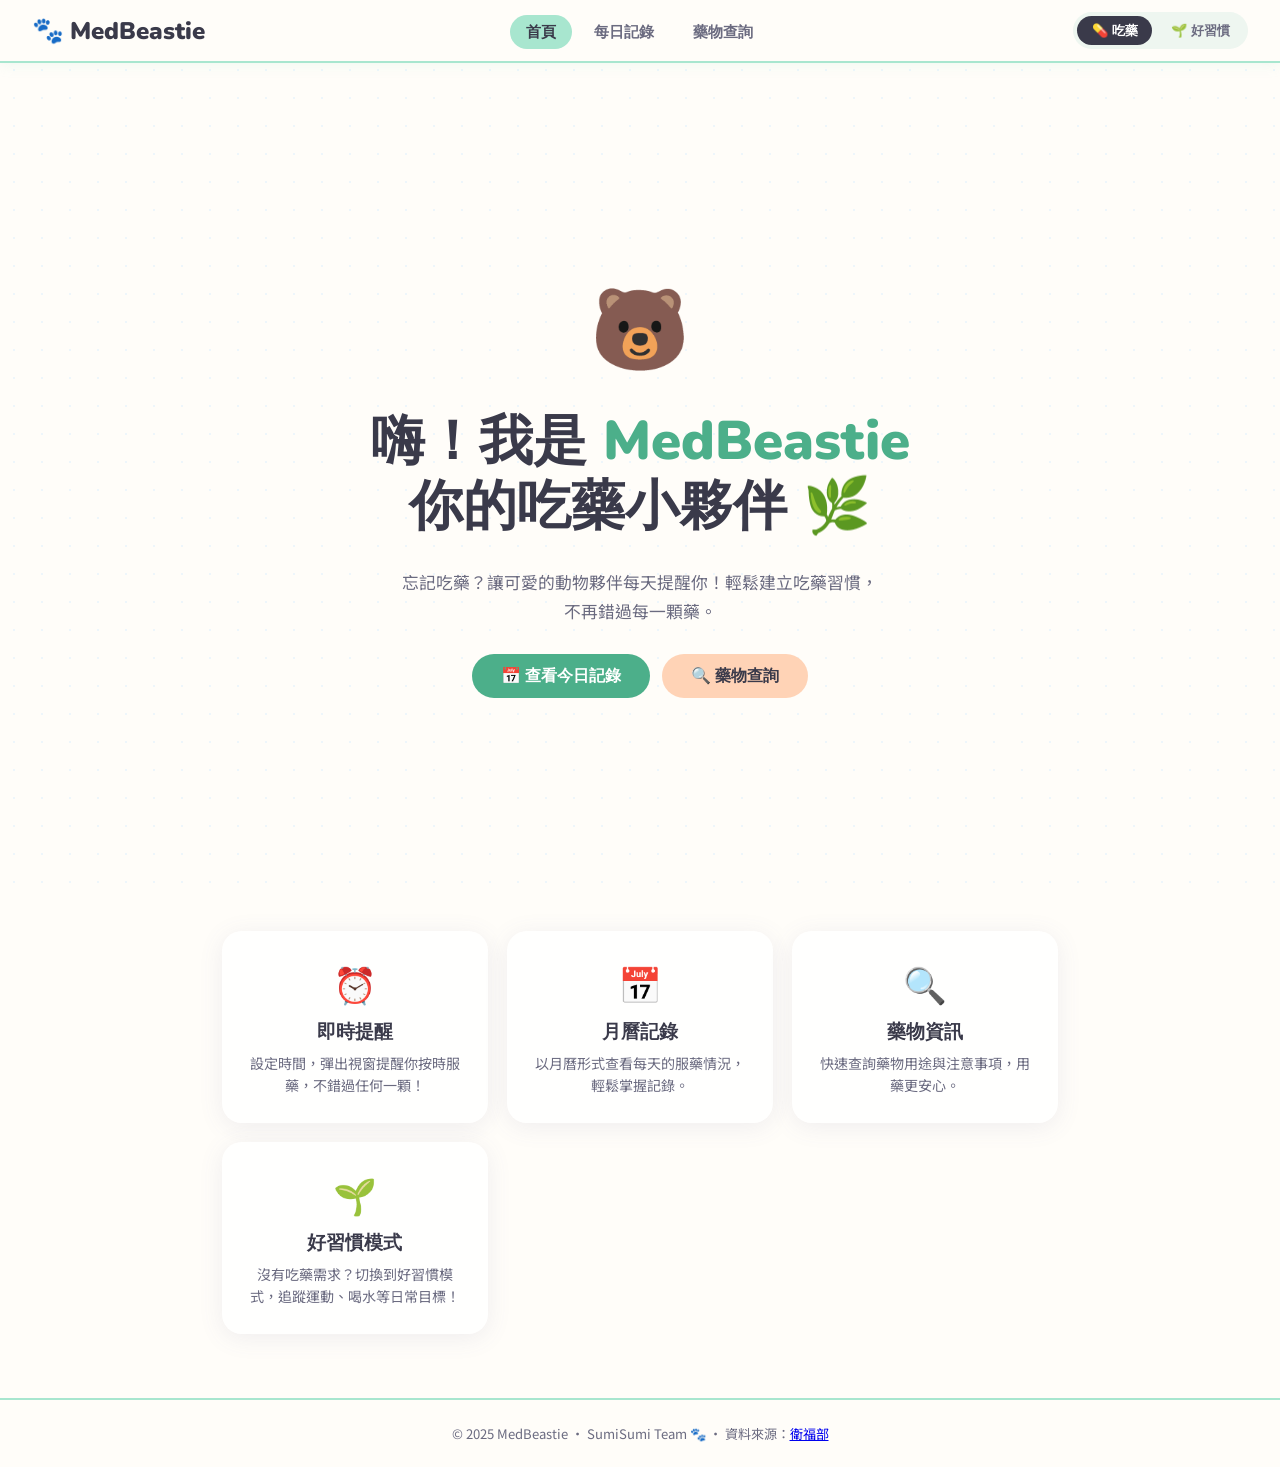
==== MedBeastie/index.html @ 701bf310 "v.1 簡單雛形" ====
<!DOCTYPE html>
<html lang="zh-TW">
<head>
  <meta charset="UTF-8" />
  <meta name="viewport" content="width=device-width, initial-scale=1.0" />
  <title>MedBeastie 🐾</title>
  <link href="https://fonts.googleapis.com/css2?family=Nunito:wght@400;600;700;800;900&family=Noto+Sans+TC:wght@400;500;700&display=swap" rel="stylesheet" />
  <style>
    /* ── CSS Variables ── */
    :root {
      --mint:   #a8e6cf;
      --peach:  #ffd3b6;
      --sky:    #b8dfff;
      --yellow: #fff0a3;
      --pink:   #ffb3c6;
      --white:  #fffdf9;
      --dark:   #3a3a4a;
      --mid:    #6b6b80;
      --card-bg: rgba(255,255,255,0.85);
      --shadow: 0 4px 24px rgba(100,100,150,0.10);
      --radius: 20px;
    }

    /* ── Reset & Base ── */
    *, *::before, *::after { box-sizing: border-box; margin: 0; padding: 0; }
    body {
      font-family: 'Noto Sans TC', sans-serif;
      background: var(--white);
      color: var(--dark);
      min-height: 100vh;
      overflow-x: hidden;
    }

    /* ── Cute dotted background ── */
    body::before {
      content: '';
      position: fixed;
      inset: 0;
      background-image: radial-gradient(circle, #cde8ff 1px, transparent 1px);
      background-size: 28px 28px;
      opacity: 0.35;
      pointer-events: none;
      z-index: 0;
    }

    /* ── Navbar ── */
    .navbar {
      position: sticky;
      top: 0;
      z-index: 100;
      display: flex;
      align-items: center;
      justify-content: space-between;
      padding: 0.75rem 2rem;
      background: rgba(255,253,249,0.88);
      backdrop-filter: blur(12px);
      border-bottom: 2px solid var(--mint);
      box-shadow: 0 2px 12px rgba(168,230,207,0.18);
    }
    .nav-logo {
      font-family: 'Nunito', sans-serif;
      font-weight: 900;
      font-size: 1.5rem;
      color: var(--dark);
      text-decoration: none;
      display: flex;
      align-items: center;
      gap: 0.4rem;
    }
    .nav-logo span.logo-icon { font-size: 1.6rem; }

    .nav-links {
      display: flex;
      list-style: none;
      gap: 0.4rem;
    }
    .nav-links a {
      text-decoration: none;
      font-family: 'Nunito', sans-serif;
      font-weight: 700;
      font-size: 0.95rem;
      color: var(--mid);
      padding: 0.45rem 1rem;
      border-radius: 50px;
      transition: background 0.2s, color 0.2s;
    }
    .nav-links a:hover,
    .nav-links a.active {
      background: var(--mint);
      color: var(--dark);
    }

    /* Mode Toggle Pill */
    .mode-toggle {
      display: flex;
      background: #eef6f0;
      border-radius: 50px;
      padding: 4px;
      gap: 4px;
    }
    .mode-btn {
      border: none;
      cursor: pointer;
      font-family: 'Nunito', sans-serif;
      font-weight: 700;
      font-size: 0.82rem;
      padding: 0.35rem 0.9rem;
      border-radius: 50px;
      background: transparent;
      color: var(--mid);
      transition: all 0.2s;
    }
    .mode-btn.active {
      background: var(--dark);
      color: #fff;
    }

    /* Hamburger */
    .hamburger {
      display: none;
      flex-direction: column;
      gap: 5px;
      cursor: pointer;
      background: none;
      border: none;
      padding: 4px;
    }
    .hamburger span {
      display: block;
      width: 24px;
      height: 2.5px;
      background: var(--dark);
      border-radius: 4px;
      transition: transform 0.3s, opacity 0.3s;
    }

    /* Mobile nav drawer */
    .nav-drawer {
      display: none;
      position: fixed;
      top: 0; right: 0;
      height: 100%;
      width: 240px;
      background: var(--white);
      border-left: 2px solid var(--mint);
      z-index: 200;
      flex-direction: column;
      padding: 5rem 1.5rem 2rem;
      gap: 0.6rem;
      transform: translateX(100%);
      transition: transform 0.3s ease;
      box-shadow: -4px 0 20px rgba(0,0,0,0.08);
    }
    .nav-drawer.open { transform: translateX(0); }
    .nav-drawer a {
      text-decoration: none;
      font-family: 'Nunito', sans-serif;
      font-weight: 700;
      font-size: 1.05rem;
      color: var(--dark);
      padding: 0.6rem 1rem;
      border-radius: 12px;
      transition: background 0.2s;
    }
    .nav-drawer a:hover { background: var(--mint); }
    .drawer-overlay {
      display: none;
      position: fixed;
      inset: 0;
      background: rgba(0,0,0,0.25);
      z-index: 150;
    }
    .drawer-overlay.open { display: block; }

    /* ── Main layout ── */
    main {
      position: relative;
      z-index: 1;
    }

    /* ── PAGE SECTIONS (only one shown at a time) ── */
    .page { display: none; }
    .page.active { display: block; }

    /* ═══ HOME PAGE ═══ */
    .hero {
      min-height: calc(100vh - 64px);
      display: flex;
      flex-direction: column;
      align-items: center;
      justify-content: center;
      text-align: center;
      padding: 3rem 1.5rem;
      gap: 1.8rem;
    }
    .hero-mascot { font-size: 5rem; animation: float 3s ease-in-out infinite; }
    @keyframes float {
      0%,100% { transform: translateY(0); }
      50%      { transform: translateY(-14px); }
    }
    .hero h1 {
      font-family: 'Nunito', sans-serif;
      font-weight: 900;
      font-size: clamp(2rem, 6vw, 3.4rem);
      line-height: 1.2;
    }
    .hero h1 em { font-style: normal; color: #4caf8a; }
    .hero p {
      max-width: 480px;
      font-size: 1.05rem;
      color: var(--mid);
      line-height: 1.7;
    }
    .hero-btns {
      display: flex;
      gap: 0.8rem;
      flex-wrap: wrap;
      justify-content: center;
    }
    .btn {
      font-family: 'Nunito', sans-serif;
      font-weight: 800;
      font-size: 1rem;
      padding: 0.7rem 1.8rem;
      border-radius: 50px;
      border: none;
      cursor: pointer;
      transition: transform 0.15s, box-shadow 0.15s;
    }
    .btn:hover { transform: translateY(-2px); box-shadow: 0 6px 20px rgba(0,0,0,0.12); }
    .btn-primary { background: #4caf8a; color: #fff; }
    .btn-secondary { background: var(--peach); color: var(--dark); }

    /* Feature cards */
    .features {
      display: grid;
      grid-template-columns: repeat(auto-fit, minmax(200px, 1fr));
      gap: 1.2rem;
      padding: 2rem 2rem 4rem;
      max-width: 900px;
      margin: 0 auto;
    }
    .feature-card {
      background: var(--card-bg);
      border-radius: var(--radius);
      padding: 1.5rem;
      box-shadow: var(--shadow);
      border: 2px solid transparent;
      transition: border-color 0.2s, transform 0.2s;
      text-align: center;
    }
    .feature-card:hover { border-color: var(--mint); transform: translateY(-4px); }
    .feature-card .icon { font-size: 2.2rem; margin-bottom: 0.7rem; }
    .feature-card h3 { font-family: 'Nunito', sans-serif; font-weight: 800; margin-bottom: 0.4rem; }
    .feature-card p { font-size: 0.88rem; color: var(--mid); line-height: 1.6; }

    /* ═══ RECORD PAGE ═══ */
    .record-section {
      max-width: 800px;
      margin: 0 auto;
      padding: 2.5rem 1.5rem 4rem;
    }
    .section-title {
      font-family: 'Nunito', sans-serif;
      font-weight: 900;
      font-size: 1.8rem;
      margin-bottom: 1.5rem;
      display: flex;
      align-items: center;
      gap: 0.5rem;
    }

    /* Calendar */
    .calendar-header {
      display: flex;
      align-items: center;
      justify-content: space-between;
      margin-bottom: 1rem;
    }
    .calendar-header h3 {
      font-family: 'Nunito', sans-serif;
      font-weight: 800;
      font-size: 1.1rem;
    }
    .cal-nav {
      background: var(--mint);
      border: none;
      border-radius: 50%;
      width: 34px;
      height: 34px;
      font-size: 1rem;
      cursor: pointer;
      font-weight: 700;
      transition: background 0.2s;
    }
    .cal-nav:hover { background: #7dd4b0; }

    .calendar-grid {
      display: grid;
      grid-template-columns: repeat(7, 1fr);
      gap: 6px;
    }
    .cal-day-label {
      text-align: center;
      font-family: 'Nunito', sans-serif;
      font-weight: 700;
      font-size: 0.78rem;
      color: var(--mid);
      padding: 4px 0;
    }
    .cal-day {
      aspect-ratio: 1;
      display: flex;
      align-items: center;
      justify-content: center;
      border-radius: 10px;
      font-family: 'Nunito', sans-serif;
      font-weight: 700;
      font-size: 0.9rem;
      cursor: pointer;
      border: 2px solid transparent;
      transition: all 0.15s;
      background: var(--card-bg);
    }
    .cal-day:hover { border-color: var(--mint); }
    .cal-day.today { background: var(--mint); }
    .cal-day.taken { background: var(--peach); }
    .cal-day.empty { background: transparent; cursor: default; }

    /* Today's meds */
    .today-card {
      background: var(--card-bg);
      border-radius: var(--radius);
      padding: 1.5rem;
      box-shadow: var(--shadow);
      margin-top: 1.5rem;
    }
    .med-item {
      display: flex;
      align-items: center;
      gap: 1rem;
      padding: 0.8rem 0;
      border-bottom: 1px dashed #e0e0e0;
    }
    .med-item:last-child { border-bottom: none; }
    .med-check {
      width: 28px;
      height: 28px;
      border-radius: 50%;
      border: 2.5px solid var(--mint);
      background: none;
      cursor: pointer;
      font-size: 1rem;
      display: flex;
      align-items: center;
      justify-content: center;
      transition: background 0.2s;
      flex-shrink: 0;
    }
    .med-check.checked { background: var(--mint); }
    .med-info { flex: 1; }
    .med-name { font-family: 'Nunito', sans-serif; font-weight: 800; font-size: 0.95rem; }
    .med-time { font-size: 0.8rem; color: var(--mid); }

    /* ═══ MEDICINE INFO PAGE ═══ */
    .info-section {
      max-width: 800px;
      margin: 0 auto;
      padding: 2.5rem 1.5rem 4rem;
    }
    .search-bar {
      display: flex;
      gap: 0.6rem;
      margin-bottom: 1.5rem;
    }
    .search-input {
      flex: 1;
      padding: 0.75rem 1.2rem;
      border-radius: 50px;
      border: 2px solid var(--mint);
      font-family: 'Noto Sans TC', sans-serif;
      font-size: 0.95rem;
      outline: none;
      background: var(--card-bg);
      transition: border-color 0.2s;
    }
    .search-input:focus { border-color: #4caf8a; }
    .btn-search {
      background: #4caf8a;
      color: #fff;
      border: none;
      border-radius: 50px;
      padding: 0.75rem 1.4rem;
      font-family: 'Nunito', sans-serif;
      font-weight: 800;
      cursor: pointer;
      font-size: 0.95rem;
      transition: background 0.2s;
    }
    .btn-search:hover { background: #3a9a74; }

    .med-cards {
      display: grid;
      grid-template-columns: repeat(auto-fit, minmax(220px, 1fr));
      gap: 1.2rem;
    }
    .med-card {
      background: var(--card-bg);
      border-radius: var(--radius);
      padding: 1.4rem;
      box-shadow: var(--shadow);
      border-left: 5px solid var(--mint);
    }
    .med-card h4 { font-family: 'Nunito', sans-serif; font-weight: 800; margin-bottom: 0.4rem; }
    .med-card p { font-size: 0.85rem; color: var(--mid); line-height: 1.6; }
    .med-card .tag {
      display: inline-block;
      background: var(--sky);
      border-radius: 50px;
      padding: 2px 10px;
      font-size: 0.75rem;
      font-family: 'Nunito', sans-serif;
      font-weight: 700;
      margin-top: 0.6rem;
    }

    /* ── Footer ── */
    footer {
      position: relative;
      z-index: 1;
      text-align: center;
      padding: 1.5rem;
      font-size: 0.82rem;
      color: var(--mid);
      border-top: 2px solid var(--mint);
    }

    /* ── Responsive ── */
    @media (max-width: 700px) {
      .navbar { padding: 0.75rem 1rem; }
      .nav-links, .mode-toggle { display: none; }
      .hamburger { display: flex; }
      .nav-drawer { display: flex; }

      .features { padding: 1rem 1rem 3rem; }
      .record-section, .info-section { padding: 1.5rem 1rem 3rem; }

      .hero-mascot { font-size: 3.5rem; }
    }
  </style>
</head>
<body>

  <!-- ══ NAVBAR ══ -->
  <nav class="navbar">
    <a href="#" class="nav-logo" onclick="showPage('home')">
      <span class="logo-icon">🐾</span> MedBeastie
    </a>

    <ul class="nav-links">
      <li><a href="#" onclick="showPage('home')" class="active" id="nav-home">首頁</a></li>
      <li><a href="#" onclick="showPage('record')" id="nav-record">每日記錄</a></li>
      <li><a href="#" onclick="showPage('info')" id="nav-info">藥物查詢</a></li>
    </ul>

    <div class="mode-toggle">
      <button class="mode-btn active" id="mode-med" onclick="setMode('med')">💊 吃藥</button>
      <button class="mode-btn" id="mode-habit" onclick="setMode('habit')">🌱 好習慣</button>
    </div>

    <button class="hamburger" id="hamburgerBtn" aria-label="開啟選單">
      <span></span><span></span><span></span>
    </button>
  </nav>

  <!-- Mobile Drawer -->
  <div class="drawer-overlay" id="drawerOverlay" onclick="closeDrawer()"></div>
  <div class="nav-drawer" id="navDrawer">
    <a href="#" onclick="showPage('home'); closeDrawer()">🏠 首頁</a>
    <a href="#" onclick="showPage('record'); closeDrawer()">📅 每日記錄</a>
    <a href="#" onclick="showPage('info'); closeDrawer()">🔍 藥物查詢</a>
  </div>

  <!-- ══ MAIN ══ -->
  <main>

    <!-- ── HOME ── -->
    <section class="page active" id="page-home">
      <div class="hero">
        <div class="hero-mascot" id="heroMascot">🐻</div>
        <h1>嗨！我是 <em>MedBeastie</em><br>你的吃藥小夥伴 🌿</h1>
        <p id="heroDesc">忘記吃藥？讓可愛的動物夥伴每天提醒你！輕鬆建立吃藥習慣，不再錯過每一顆藥。</p>
        <div class="hero-btns">
          <button class="btn btn-primary" onclick="showPage('record')">📅 查看今日記錄</button>
          <button class="btn btn-secondary" onclick="showPage('info')">🔍 藥物查詢</button>
        </div>
      </div>

      <div class="features">
        <div class="feature-card">
          <div class="icon">⏰</div>
          <h3>即時提醒</h3>
          <p>設定時間，彈出視窗提醒你按時服藥，不錯過任何一顆！</p>
        </div>
        <div class="feature-card">
          <div class="icon">📅</div>
          <h3>月曆記錄</h3>
          <p>以月曆形式查看每天的服藥情況，輕鬆掌握記錄。</p>
        </div>
        <div class="feature-card">
          <div class="icon">🔍</div>
          <h3>藥物資訊</h3>
          <p>快速查詢藥物用途與注意事項，用藥更安心。</p>
        </div>
        <div class="feature-card">
          <div class="icon">🌱</div>
          <h3>好習慣模式</h3>
          <p>沒有吃藥需求？切換到好習慣模式，追蹤運動、喝水等日常目標！</p>
        </div>
      </div>
    </section>

    <!-- ── RECORD ── -->
    <section class="page" id="page-record">
      <div class="record-section">
        <h2 class="section-title">📅 <span id="recordTitle">每日記錄</span></h2>

        <!-- Calendar -->
        <div class="today-card">
          <div class="calendar-header">
            <button class="cal-nav" onclick="changeMonth(-1)">‹</button>
            <h3 id="calMonthLabel">2025 年 6 月</h3>
            <button class="cal-nav" onclick="changeMonth(1)">›</button>
          </div>
          <div class="calendar-grid" id="calGrid">
            <!-- injected by JS -->
          </div>
        </div>

        <!-- Today's tasks -->
        <div class="today-card" style="margin-top:1.5rem;">
          <h3 class="section-title" style="font-size:1.1rem;margin-bottom:1rem;">
            <span id="todayLabel">今天要吃的藥 💊</span>
          </h3>
          <div id="medList">
            <!-- injected by JS -->
          </div>
        </div>
      </div>
    </section>

    <!-- ── INFO ── -->
    <section class="page" id="page-info">
      <div class="info-section">
        <h2 class="section-title">🔍 藥物資訊查詢</h2>
        <div class="search-bar">
          <input class="search-input" id="searchInput" type="text" placeholder="輸入藥名…" />
          <button class="btn-search" onclick="searchMed()">搜尋</button>
        </div>
        <div class="med-cards" id="medCards">
          <!-- injected by JS -->
        </div>
      </div>
    </section>

  </main>

  <!-- ── FOOTER ── -->
  <footer>
    <p>© 2025 MedBeastie · SumiSumi Team 🐾 · 資料來源：<a href="https://www.mohw.gov.tw" target="_blank">衛福部</a></p>
  </footer>

  <script>
    /* ──────────────────────────────
       Page Navigation
    ─────────────────────────────── */
    function showPage(name) {
      document.querySelectorAll('.page').forEach(p => p.classList.remove('active'));
      document.getElementById('page-' + name).classList.add('active');
      document.querySelectorAll('.nav-links a').forEach(a => a.classList.remove('active'));
      const el = document.getElementById('nav-' + name);
      if (el) el.classList.add('active');
      return false;
    }

    /* ──────────────────────────────
       Mode Toggle (吃藥 / 好習慣)
    ─────────────────────────────── */
    let currentMode = 'med';
    function setMode(mode) {
      currentMode = mode;
      document.getElementById('mode-med').classList.toggle('active', mode === 'med');
      document.getElementById('mode-habit').classList.toggle('active', mode === 'habit');

      if (mode === 'med') {
        document.getElementById('heroMascot').textContent = '🐻';
        document.getElementById('heroDesc').textContent = '忘記吃藥？讓可愛的動物夥伴每天提醒你！輕鬆建立吃藥習慣，不再錯過每一顆藥。';
        document.getElementById('recordTitle').textContent = '每日記錄';
        document.getElementById('todayLabel').textContent = '今天要吃的藥 💊';
        renderMedList(medData);
      } else {
        document.getElementById('heroMascot').textContent = '🐰';
        document.getElementById('heroDesc').textContent = '用好習慣模式追蹤每天的運動、喝水、閱讀，讓你的生活更健康充實！';
        document.getElementById('recordTitle').textContent = '好習慣記錄';
        document.getElementById('todayLabel').textContent = '今天的好習慣 🌱';
        renderMedList(habitData);
      }
    }

    /* ──────────────────────────────
       Hamburger / Drawer
    ─────────────────────────────── */
    document.getElementById('hamburgerBtn').addEventListener('click', () => {
      document.getElementById('navDrawer').classList.add('open');
      document.getElementById('drawerOverlay').classList.add('open');
    });
    function closeDrawer() {
      document.getElementById('navDrawer').classList.remove('open');
      document.getElementById('drawerOverlay').classList.remove('open');
    }

    /* ──────────────────────────────
       Calendar
    ─────────────────────────────── */
    let calDate = new Date();
    const takenDays = new Set([3, 5, 8, 12, 15, 20]);  // demo data

    function renderCalendar() {
      const year = calDate.getFullYear();
      const month = calDate.getMonth();
      document.getElementById('calMonthLabel').textContent = `${year} 年 ${month + 1} 月`;

      const grid = document.getElementById('calGrid');
      grid.innerHTML = '';

      const labels = ['日','一','二','三','四','五','六'];
      labels.forEach(l => {
        const el = document.createElement('div');
        el.className = 'cal-day-label';
        el.textContent = l;
        grid.appendChild(el);
      });

      const firstDay = new Date(year, month, 1).getDay();
      for (let i = 0; i < firstDay; i++) {
        const el = document.createElement('div');
        el.className = 'cal-day empty';
        grid.appendChild(el);
      }

      const daysInMonth = new Date(year, month + 1, 0).getDate();
      const today = new Date();
      for (let d = 1; d <= daysInMonth; d++) {
        const el = document.createElement('div');
        el.className = 'cal-day';
        el.textContent = d;
        if (d === today.getDate() && month === today.getMonth() && year === today.getFullYear()) {
          el.classList.add('today');
        } else if (takenDays.has(d)) {
          el.classList.add('taken');
        }
        grid.appendChild(el);
      }
    }

    function changeMonth(dir) {
      calDate.setMonth(calDate.getMonth() + dir);
      renderCalendar();
    }

    /* ──────────────────────────────
       Med / Habit List
    ─────────────────────────────── */
    const medData = [
      { name: '血壓藥', time: '早上 08:00' },
      { name: '維他命 C', time: '早上 08:00' },
      { name: '腸胃藥', time: '中午 12:00' },
      { name: '安眠藥', time: '晚上 10:00' },
    ];
    const habitData = [
      { name: '喝 2000ml 水', time: '全天' },
      { name: '運動 30 分鐘', time: '下午 06:00' },
      { name: '閱讀 20 頁', time: '晚上 09:00' },
    ];

    function renderMedList(data) {
      const el = document.getElementById('medList');
      el.innerHTML = data.map((m, i) => `
        <div class="med-item">
          <button class="med-check" id="chk-${i}" onclick="toggleCheck(${i})"></button>
          <div class="med-info">
            <div class="med-name">${m.name}</div>
            <div class="med-time">${m.time}</div>
          </div>
        </div>
      `).join('');
    }

    function toggleCheck(i) {
      const btn = document.getElementById('chk-' + i);
      const checked = btn.classList.toggle('checked');
      btn.textContent = checked ? '✓' : '';
    }

    /* ──────────────────────────────
       Medicine Info
    ─────────────────────────────── */
    const allMeds = [
      { name: '阿斯匹靈', category: '止痛/退燒', desc: '用於緩解輕至中度疼痛、退燒，也可預防心血管疾病。' },
      { name: '普拿疼', category: '止痛/退燒', desc: '廣泛用於頭痛、發燒及輕度疼痛，應避免與酒精並用。' },
      { name: '胃乳片', category: '腸胃', desc: '中和胃酸，緩解胃灼熱與消化不良。' },
      { name: '抗組織胺', category: '過敏', desc: '減輕過敏症狀如打噴嚏、流鼻水、皮膚癢等。' },
    ];

    function renderMedCards(data) {
      document.getElementById('medCards').innerHTML = data.map(m => `
        <div class="med-card">
          <h4>${m.name}</h4>
          <p>${m.desc}</p>
          <span class="tag">${m.category}</span>
        </div>
      `).join('');
    }

    function searchMed() {
      const q = document.getElementById('searchInput').value.trim().toLowerCase();
      const results = q ? allMeds.filter(m => m.name.includes(q) || m.category.includes(q)) : allMeds;
      renderMedCards(results.length ? results : [{ name: '找不到結果', category: '—', desc: '請嘗試其他關鍵字。' }]);
    }

    document.getElementById('searchInput').addEventListener('keydown', e => {
      if (e.key === 'Enter') searchMed();
    });

    /* ──────────────────────────────
       Init
    ─────────────────────────────── */
    renderCalendar();
    renderMedList(medData);
    renderMedCards(allMeds);
  </script>
</body>
</html>
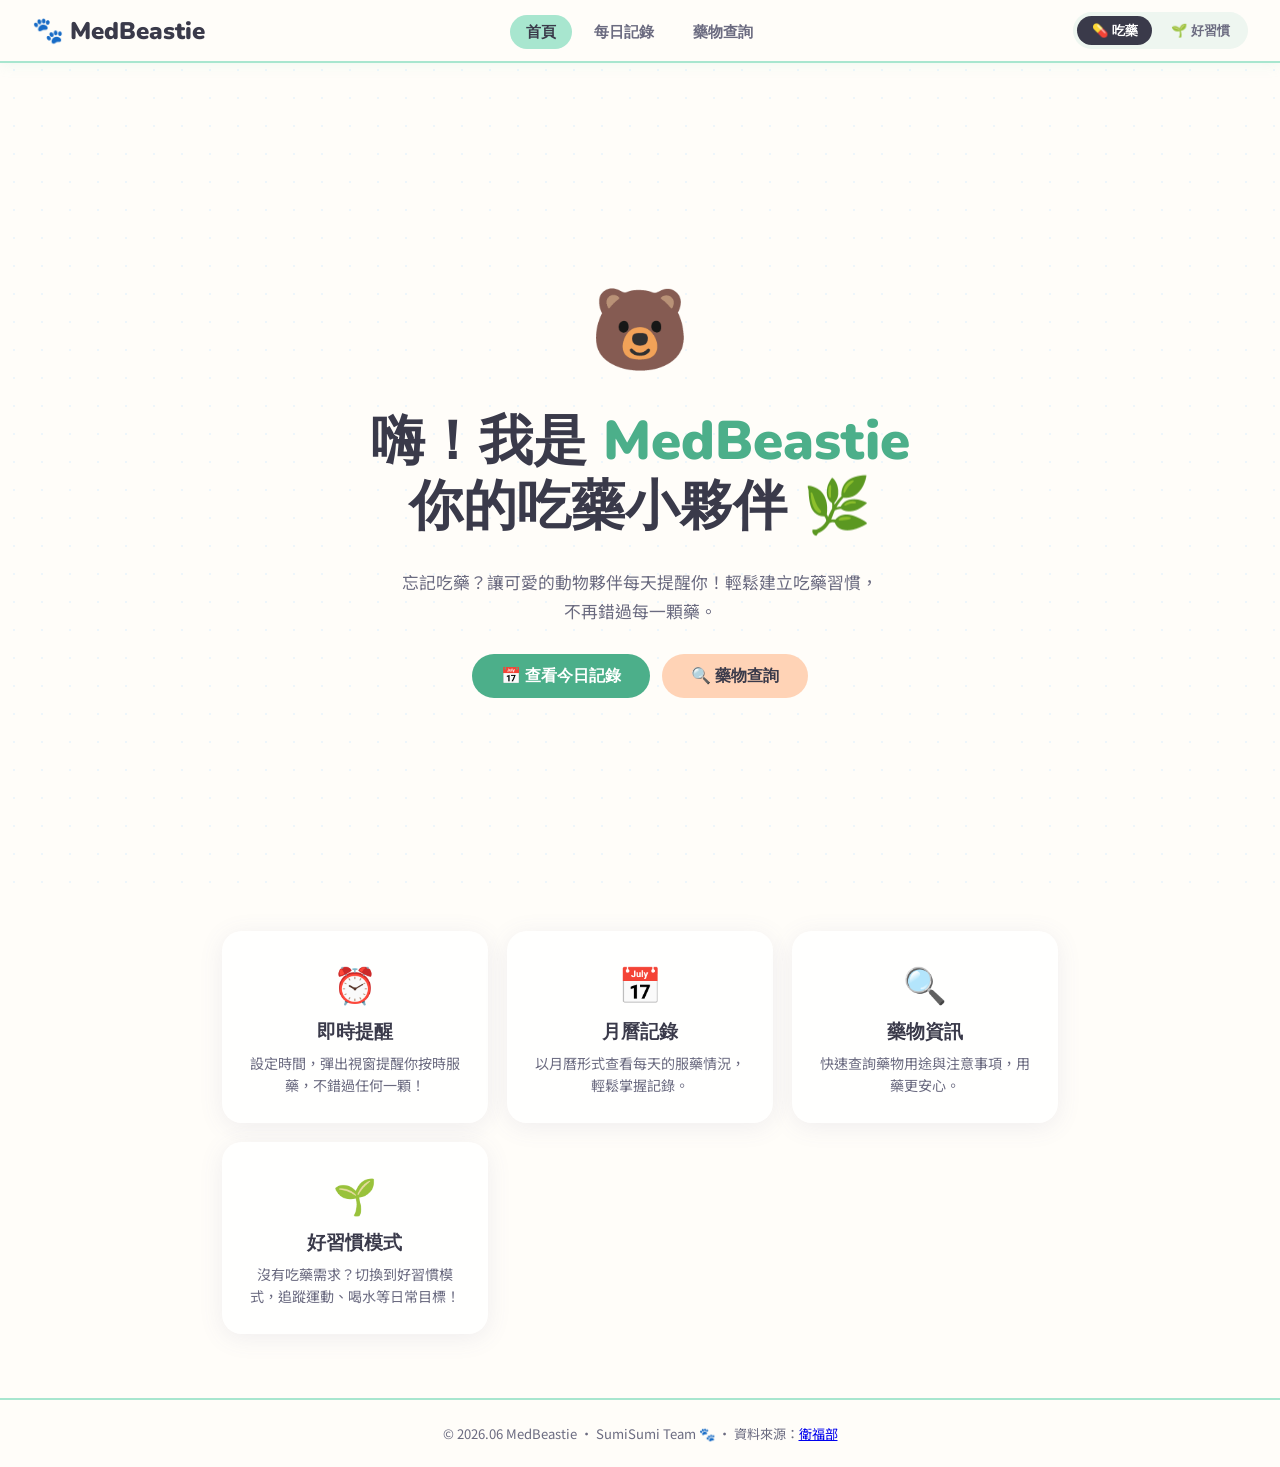
==== commit c39940b6: "v.5 漸層日曆優化手機板lag問題提醒功能" ====
--- a/MedBeastie/index.html
+++ b/MedBeastie/index.html
@@ -1,743 +1,178 @@
-<!DOCTYPE html>
-<html lang="zh-TW">
-<head>
-  <meta charset="UTF-8" />
-  <meta name="viewport" content="width=device-width, initial-scale=1.0" />
-  <title>MedBeastie 🐾</title>
-  <link href="https://fonts.googleapis.com/css2?family=Nunito:wght@400;600;700;800;900&family=Noto+Sans+TC:wght@400;500;700&display=swap" rel="stylesheet" />
-  <style>
-    /* ── CSS Variables ── */
-    :root {
-      --mint:   #a8e6cf;
-      --peach:  #ffd3b6;
-      --sky:    #b8dfff;
-      --yellow: #fff0a3;
-      --pink:   #ffb3c6;
-      --white:  #fffdf9;
-      --dark:   #3a3a4a;
-      --mid:    #6b6b80;
-      --card-bg: rgba(255,255,255,0.85);
-      --shadow: 0 4px 24px rgba(100,100,150,0.10);
-      --radius: 20px;
-    }
-
-    /* ── Reset & Base ── */
-    *, *::before, *::after { box-sizing: border-box; margin: 0; padding: 0; }
-    body {
-      font-family: 'Noto Sans TC', sans-serif;
-      background: var(--white);
-      color: var(--dark);
-      min-height: 100vh;
-      overflow-x: hidden;
-    }
-
-    /* ── Cute dotted background ── */
-    body::before {
-      content: '';
-      position: fixed;
-      inset: 0;
-      background-image: radial-gradient(circle, #cde8ff 1px, transparent 1px);
-      background-size: 28px 28px;
-      opacity: 0.35;
-      pointer-events: none;
-      z-index: 0;
-    }
-
-    /* ── Navbar ── */
-    .navbar {
-      position: sticky;
-      top: 0;
-      z-index: 100;
-      display: flex;
-      align-items: center;
-      justify-content: space-between;
-      padding: 0.75rem 2rem;
-      background: rgba(255,253,249,0.88);
-      backdrop-filter: blur(12px);
-      border-bottom: 2px solid var(--mint);
-      box-shadow: 0 2px 12px rgba(168,230,207,0.18);
-    }
-    .nav-logo {
-      font-family: 'Nunito', sans-serif;
-      font-weight: 900;
-      font-size: 1.5rem;
-      color: var(--dark);
-      text-decoration: none;
-      display: flex;
-      align-items: center;
-      gap: 0.4rem;
-    }
-    .nav-logo span.logo-icon { font-size: 1.6rem; }
-
-    .nav-links {
-      display: flex;
-      list-style: none;
-      gap: 0.4rem;
-    }
-    .nav-links a {
-      text-decoration: none;
-      font-family: 'Nunito', sans-serif;
-      font-weight: 700;
-      font-size: 0.95rem;
-      color: var(--mid);
-      padding: 0.45rem 1rem;
-      border-radius: 50px;
-      transition: background 0.2s, color 0.2s;
-    }
-    .nav-links a:hover,
-    .nav-links a.active {
-      background: var(--mint);
-      color: var(--dark);
-    }
-
-    /* Mode Toggle Pill */
-    .mode-toggle {
-      display: flex;
-      background: #eef6f0;
-      border-radius: 50px;
-      padding: 4px;
-      gap: 4px;
-    }
-    .mode-btn {
-      border: none;
-      cursor: pointer;
-      font-family: 'Nunito', sans-serif;
-      font-weight: 700;
-      font-size: 0.82rem;
-      padding: 0.35rem 0.9rem;
-      border-radius: 50px;
-      background: transparent;
-      color: var(--mid);
-      transition: all 0.2s;
-    }
-    .mode-btn.active {
-      background: var(--dark);
-      color: #fff;
-    }
-
-    /* Hamburger */
-    .hamburger {
-      display: none;
-      flex-direction: column;
-      gap: 5px;
-      cursor: pointer;
-      background: none;
-      border: none;
-      padding: 4px;
-    }
-    .hamburger span {
-      display: block;
-      width: 24px;
-      height: 2.5px;
-      background: var(--dark);
-      border-radius: 4px;
-      transition: transform 0.3s, opacity 0.3s;
-    }
-
-    /* Mobile nav drawer */
-    .nav-drawer {
-      display: none;
-      position: fixed;
-      top: 0; right: 0;
-      height: 100%;
-      width: 240px;
-      background: var(--white);
-      border-left: 2px solid var(--mint);
-      z-index: 200;
-      flex-direction: column;
-      padding: 5rem 1.5rem 2rem;
-      gap: 0.6rem;
-      transform: translateX(100%);
-      transition: transform 0.3s ease;
-      box-shadow: -4px 0 20px rgba(0,0,0,0.08);
-    }
-    .nav-drawer.open { transform: translateX(0); }
-    .nav-drawer a {
-      text-decoration: none;
-      font-family: 'Nunito', sans-serif;
-      font-weight: 700;
-      font-size: 1.05rem;
-      color: var(--dark);
-      padding: 0.6rem 1rem;
-      border-radius: 12px;
-      transition: background 0.2s;
-    }
-    .nav-drawer a:hover { background: var(--mint); }
-    .drawer-overlay {
-      display: none;
-      position: fixed;
-      inset: 0;
-      background: rgba(0,0,0,0.25);
-      z-index: 150;
-    }
-    .drawer-overlay.open { display: block; }
-
-    /* ── Main layout ── */
-    main {
-      position: relative;
-      z-index: 1;
-    }
-
-    /* ── PAGE SECTIONS (only one shown at a time) ── */
-    .page { display: none; }
-    .page.active { display: block; }
-
-    /* ═══ HOME PAGE ═══ */
-    .hero {
-      min-height: calc(100vh - 64px);
-      display: flex;
-      flex-direction: column;
-      align-items: center;
-      justify-content: center;
-      text-align: center;
-      padding: 3rem 1.5rem;
-      gap: 1.8rem;
-    }
-    .hero-mascot { font-size: 5rem; animation: float 3s ease-in-out infinite; }
-    @keyframes float {
-      0%,100% { transform: translateY(0); }
-      50%      { transform: translateY(-14px); }
-    }
-    .hero h1 {
-      font-family: 'Nunito', sans-serif;
-      font-weight: 900;
-      font-size: clamp(2rem, 6vw, 3.4rem);
-      line-height: 1.2;
-    }
-    .hero h1 em { font-style: normal; color: #4caf8a; }
-    .hero p {
-      max-width: 480px;
-      font-size: 1.05rem;
-      color: var(--mid);
-      line-height: 1.7;
-    }
-    .hero-btns {
-      display: flex;
-      gap: 0.8rem;
-      flex-wrap: wrap;
-      justify-content: center;
-    }
-    .btn {
-      font-family: 'Nunito', sans-serif;
-      font-weight: 800;
-      font-size: 1rem;
-      padding: 0.7rem 1.8rem;
-      border-radius: 50px;
-      border: none;
-      cursor: pointer;
-      transition: transform 0.15s, box-shadow 0.15s;
-    }
-    .btn:hover { transform: translateY(-2px); box-shadow: 0 6px 20px rgba(0,0,0,0.12); }
-    .btn-primary { background: #4caf8a; color: #fff; }
-    .btn-secondary { background: var(--peach); color: var(--dark); }
-
-    /* Feature cards */
-    .features {
-      display: grid;
-      grid-template-columns: repeat(auto-fit, minmax(200px, 1fr));
-      gap: 1.2rem;
-      padding: 2rem 2rem 4rem;
-      max-width: 900px;
-      margin: 0 auto;
-    }
-    .feature-card {
-      background: var(--card-bg);
-      border-radius: var(--radius);
-      padding: 1.5rem;
-      box-shadow: var(--shadow);
-      border: 2px solid transparent;
-      transition: border-color 0.2s, transform 0.2s;
-      text-align: center;
-    }
-    .feature-card:hover { border-color: var(--mint); transform: translateY(-4px); }
-    .feature-card .icon { font-size: 2.2rem; margin-bottom: 0.7rem; }
-    .feature-card h3 { font-family: 'Nunito', sans-serif; font-weight: 800; margin-bottom: 0.4rem; }
-    .feature-card p { font-size: 0.88rem; color: var(--mid); line-height: 1.6; }
-
-    /* ═══ RECORD PAGE ═══ */
-    .record-section {
-      max-width: 800px;
-      margin: 0 auto;
-      padding: 2.5rem 1.5rem 4rem;
-    }
-    .section-title {
-      font-family: 'Nunito', sans-serif;
-      font-weight: 900;
-      font-size: 1.8rem;
-      margin-bottom: 1.5rem;
-      display: flex;
-      align-items: center;
-      gap: 0.5rem;
-    }
-
-    /* Calendar */
-    .calendar-header {
-      display: flex;
-      align-items: center;
-      justify-content: space-between;
-      margin-bottom: 1rem;
-    }
-    .calendar-header h3 {
-      font-family: 'Nunito', sans-serif;
-      font-weight: 800;
-      font-size: 1.1rem;
-    }
-    .cal-nav {
-      background: var(--mint);
-      border: none;
-      border-radius: 50%;
-      width: 34px;
-      height: 34px;
-      font-size: 1rem;
-      cursor: pointer;
-      font-weight: 700;
-      transition: background 0.2s;
-    }
-    .cal-nav:hover { background: #7dd4b0; }
-
-    .calendar-grid {
-      display: grid;
-      grid-template-columns: repeat(7, 1fr);
-      gap: 6px;
-    }
-    .cal-day-label {
-      text-align: center;
-      font-family: 'Nunito', sans-serif;
-      font-weight: 700;
-      font-size: 0.78rem;
-      color: var(--mid);
-      padding: 4px 0;
-    }
-    .cal-day {
-      aspect-ratio: 1;
-      display: flex;
-      align-items: center;
-      justify-content: center;
-      border-radius: 10px;
-      font-family: 'Nunito', sans-serif;
-      font-weight: 700;
-      font-size: 0.9rem;
-      cursor: pointer;
-      border: 2px solid transparent;
-      transition: all 0.15s;
-      background: var(--card-bg);
-    }
-    .cal-day:hover { border-color: var(--mint); }
-    .cal-day.today { background: var(--mint); }
-    .cal-day.taken { background: var(--peach); }
-    .cal-day.empty { background: transparent; cursor: default; }
-
-    /* Today's meds */
-    .today-card {
-      background: var(--card-bg);
-      border-radius: var(--radius);
-      padding: 1.5rem;
-      box-shadow: var(--shadow);
-      margin-top: 1.5rem;
-    }
-    .med-item {
-      display: flex;
-      align-items: center;
-      gap: 1rem;
-      padding: 0.8rem 0;
-      border-bottom: 1px dashed #e0e0e0;
-    }
-    .med-item:last-child { border-bottom: none; }
-    .med-check {
-      width: 28px;
-      height: 28px;
-      border-radius: 50%;
-      border: 2.5px solid var(--mint);
-      background: none;
-      cursor: pointer;
-      font-size: 1rem;
-      display: flex;
-      align-items: center;
-      justify-content: center;
-      transition: background 0.2s;
-      flex-shrink: 0;
-    }
-    .med-check.checked { background: var(--mint); }
-    .med-info { flex: 1; }
-    .med-name { font-family: 'Nunito', sans-serif; font-weight: 800; font-size: 0.95rem; }
-    .med-time { font-size: 0.8rem; color: var(--mid); }
-
-    /* ═══ MEDICINE INFO PAGE ═══ */
-    .info-section {
-      max-width: 800px;
-      margin: 0 auto;
-      padding: 2.5rem 1.5rem 4rem;
-    }
-    .search-bar {
-      display: flex;
-      gap: 0.6rem;
-      margin-bottom: 1.5rem;
-    }
-    .search-input {
-      flex: 1;
-      padding: 0.75rem 1.2rem;
-      border-radius: 50px;
-      border: 2px solid var(--mint);
-      font-family: 'Noto Sans TC', sans-serif;
-      font-size: 0.95rem;
-      outline: none;
-      background: var(--card-bg);
-      transition: border-color 0.2s;
-    }
-    .search-input:focus { border-color: #4caf8a; }
-    .btn-search {
-      background: #4caf8a;
-      color: #fff;
-      border: none;
-      border-radius: 50px;
-      padding: 0.75rem 1.4rem;
-      font-family: 'Nunito', sans-serif;
-      font-weight: 800;
-      cursor: pointer;
-      font-size: 0.95rem;
-      transition: background 0.2s;
-    }
-    .btn-search:hover { background: #3a9a74; }
-
-    .med-cards {
-      display: grid;
-      grid-template-columns: repeat(auto-fit, minmax(220px, 1fr));
-      gap: 1.2rem;
-    }
-    .med-card {
-      background: var(--card-bg);
-      border-radius: var(--radius);
-      padding: 1.4rem;
-      box-shadow: var(--shadow);
-      border-left: 5px solid var(--mint);
-    }
-    .med-card h4 { font-family: 'Nunito', sans-serif; font-weight: 800; margin-bottom: 0.4rem; }
-    .med-card p { font-size: 0.85rem; color: var(--mid); line-height: 1.6; }
-    .med-card .tag {
-      display: inline-block;
-      background: var(--sky);
-      border-radius: 50px;
-      padding: 2px 10px;
-      font-size: 0.75rem;
-      font-family: 'Nunito', sans-serif;
-      font-weight: 700;
-      margin-top: 0.6rem;
-    }
-
-    /* ── Footer ── */
-    footer {
-      position: relative;
-      z-index: 1;
-      text-align: center;
-      padding: 1.5rem;
-      font-size: 0.82rem;
-      color: var(--mid);
-      border-top: 2px solid var(--mint);
-    }
-
-    /* ── Responsive ── */
-    @media (max-width: 700px) {
-      .navbar { padding: 0.75rem 1rem; }
-      .nav-links, .mode-toggle { display: none; }
-      .hamburger { display: flex; }
-      .nav-drawer { display: flex; }
-
-      .features { padding: 1rem 1rem 3rem; }
-      .record-section, .info-section { padding: 1.5rem 1rem 3rem; }
-
-      .hero-mascot { font-size: 3.5rem; }
-    }
-  </style>
-</head>
-<body>
-
-  <!-- ══ NAVBAR ══ -->
-  <nav class="navbar">
-    <a href="#" class="nav-logo" onclick="showPage('home')">
-      <span class="logo-icon">🐾</span> MedBeastie
-    </a>
-
-    <ul class="nav-links">
-      <li><a href="#" onclick="showPage('home')" class="active" id="nav-home">首頁</a></li>
-      <li><a href="#" onclick="showPage('record')" id="nav-record">每日記錄</a></li>
-      <li><a href="#" onclick="showPage('info')" id="nav-info">藥物查詢</a></li>
-    </ul>
-
-    <div class="mode-toggle">
-      <button class="mode-btn active" id="mode-med" onclick="setMode('med')">💊 吃藥</button>
-      <button class="mode-btn" id="mode-habit" onclick="setMode('habit')">🌱 好習慣</button>
-    </div>
-
-    <button class="hamburger" id="hamburgerBtn" aria-label="開啟選單">
-      <span></span><span></span><span></span>
-    </button>
-  </nav>
-
-  <!-- Mobile Drawer -->
-  <div class="drawer-overlay" id="drawerOverlay" onclick="closeDrawer()"></div>
-  <div class="nav-drawer" id="navDrawer">
-    <a href="#" onclick="showPage('home'); closeDrawer()">🏠 首頁</a>
-    <a href="#" onclick="showPage('record'); closeDrawer()">📅 每日記錄</a>
-    <a href="#" onclick="showPage('info'); closeDrawer()">🔍 藥物查詢</a>
-  </div>
-
-  <!-- ══ MAIN ══ -->
-  <main>
-
-    <!-- ── HOME ── -->
-    <section class="page active" id="page-home">
-      <div class="hero">
-        <div class="hero-mascot" id="heroMascot">🐻</div>
-        <h1>嗨！我是 <em>MedBeastie</em><br>你的吃藥小夥伴 🌿</h1>
-        <p id="heroDesc">忘記吃藥？讓可愛的動物夥伴每天提醒你！輕鬆建立吃藥習慣，不再錯過每一顆藥。</p>
-        <div class="hero-btns">
-          <button class="btn btn-primary" onclick="showPage('record')">📅 查看今日記錄</button>
-          <button class="btn btn-secondary" onclick="showPage('info')">🔍 藥物查詢</button>
-        </div>
-      </div>
-
-      <div class="features">
-        <div class="feature-card">
-          <div class="icon">⏰</div>
-          <h3>即時提醒</h3>
-          <p>設定時間，彈出視窗提醒你按時服藥，不錯過任何一顆！</p>
-        </div>
-        <div class="feature-card">
-          <div class="icon">📅</div>
-          <h3>月曆記錄</h3>
-          <p>以月曆形式查看每天的服藥情況，輕鬆掌握記錄。</p>
-        </div>
-        <div class="feature-card">
-          <div class="icon">🔍</div>
-          <h3>藥物資訊</h3>
-          <p>快速查詢藥物用途與注意事項，用藥更安心。</p>
-        </div>
-        <div class="feature-card">
-          <div class="icon">🌱</div>
-          <h3>好習慣模式</h3>
-          <p>沒有吃藥需求？切換到好習慣模式，追蹤運動、喝水等日常目標！</p>
-        </div>
-      </div>
-    </section>
-
-    <!-- ── RECORD ── -->
-    <section class="page" id="page-record">
-      <div class="record-section">
-        <h2 class="section-title">📅 <span id="recordTitle">每日記錄</span></h2>
-
-        <!-- Calendar -->
-        <div class="today-card">
-          <div class="calendar-header">
-            <button class="cal-nav" onclick="changeMonth(-1)">‹</button>
-            <h3 id="calMonthLabel">2025 年 6 月</h3>
-            <button class="cal-nav" onclick="changeMonth(1)">›</button>
-          </div>
-          <div class="calendar-grid" id="calGrid">
-            <!-- injected by JS -->
-          </div>
-        </div>
-
-        <!-- Today's tasks -->
-        <div class="today-card" style="margin-top:1.5rem;">
-          <h3 class="section-title" style="font-size:1.1rem;margin-bottom:1rem;">
-            <span id="todayLabel">今天要吃的藥 💊</span>
-          </h3>
-          <div id="medList">
-            <!-- injected by JS -->
-          </div>
-        </div>
-      </div>
-    </section>
-
-    <!-- ── INFO ── -->
-    <section class="page" id="page-info">
-      <div class="info-section">
-        <h2 class="section-title">🔍 藥物資訊查詢</h2>
-        <div class="search-bar">
-          <input class="search-input" id="searchInput" type="text" placeholder="輸入藥名…" />
-          <button class="btn-search" onclick="searchMed()">搜尋</button>
-        </div>
-        <div class="med-cards" id="medCards">
-          <!-- injected by JS -->
-        </div>
-      </div>
-    </section>
-
-  </main>
-
-  <!-- ── FOOTER ── -->
-  <footer>
-    <p>© 2025 MedBeastie · SumiSumi Team 🐾 · 資料來源：<a href="https://www.mohw.gov.tw" target="_blank">衛福部</a></p>
-  </footer>
-
-  <script>
-    /* ──────────────────────────────
-       Page Navigation
-    ─────────────────────────────── */
-    function showPage(name) {
-      document.querySelectorAll('.page').forEach(p => p.classList.remove('active'));
-      document.getElementById('page-' + name).classList.add('active');
-      document.querySelectorAll('.nav-links a').forEach(a => a.classList.remove('active'));
-      const el = document.getElementById('nav-' + name);
-      if (el) el.classList.add('active');
-      return false;
-    }
-
-    /* ──────────────────────────────
-       Mode Toggle (吃藥 / 好習慣)
-    ─────────────────────────────── */
-    let currentMode = 'med';
-    function setMode(mode) {
-      currentMode = mode;
-      document.getElementById('mode-med').classList.toggle('active', mode === 'med');
-      document.getElementById('mode-habit').classList.toggle('active', mode === 'habit');
-
-      if (mode === 'med') {
-        document.getElementById('heroMascot').textContent = '🐻';
-        document.getElementById('heroDesc').textContent = '忘記吃藥？讓可愛的動物夥伴每天提醒你！輕鬆建立吃藥習慣，不再錯過每一顆藥。';
-        document.getElementById('recordTitle').textContent = '每日記錄';
-        document.getElementById('todayLabel').textContent = '今天要吃的藥 💊';
-        renderMedList(medData);
-      } else {
-        document.getElementById('heroMascot').textContent = '🐰';
-        document.getElementById('heroDesc').textContent = '用好習慣模式追蹤每天的運動、喝水、閱讀，讓你的生活更健康充實！';
-        document.getElementById('recordTitle').textContent = '好習慣記錄';
-        document.getElementById('todayLabel').textContent = '今天的好習慣 🌱';
-        renderMedList(habitData);
-      }
-    }
-
-    /* ──────────────────────────────
-       Hamburger / Drawer
-    ─────────────────────────────── */
-    document.getElementById('hamburgerBtn').addEventListener('click', () => {
-      document.getElementById('navDrawer').classList.add('open');
-      document.getElementById('drawerOverlay').classList.add('open');
-    });
-    function closeDrawer() {
-      document.getElementById('navDrawer').classList.remove('open');
-      document.getElementById('drawerOverlay').classList.remove('open');
-    }
-
-    /* ──────────────────────────────
-       Calendar
-    ─────────────────────────────── */
-    let calDate = new Date();
-    const takenDays = new Set([3, 5, 8, 12, 15, 20]);  // demo data
-
-    function renderCalendar() {
-      const year = calDate.getFullYear();
-      const month = calDate.getMonth();
-      document.getElementById('calMonthLabel').textContent = `${year} 年 ${month + 1} 月`;
-
-      const grid = document.getElementById('calGrid');
-      grid.innerHTML = '';
-
-      const labels = ['日','一','二','三','四','五','六'];
-      labels.forEach(l => {
-        const el = document.createElement('div');
-        el.className = 'cal-day-label';
-        el.textContent = l;
-        grid.appendChild(el);
-      });
-
-      const firstDay = new Date(year, month, 1).getDay();
-      for (let i = 0; i < firstDay; i++) {
-        const el = document.createElement('div');
-        el.className = 'cal-day empty';
-        grid.appendChild(el);
-      }
-
-      const daysInMonth = new Date(year, month + 1, 0).getDate();
-      const today = new Date();
-      for (let d = 1; d <= daysInMonth; d++) {
-        const el = document.createElement('div');
-        el.className = 'cal-day';
-        el.textContent = d;
-        if (d === today.getDate() && month === today.getMonth() && year === today.getFullYear()) {
-          el.classList.add('today');
-        } else if (takenDays.has(d)) {
-          el.classList.add('taken');
-        }
-        grid.appendChild(el);
-      }
-    }
-
-    function changeMonth(dir) {
-      calDate.setMonth(calDate.getMonth() + dir);
-      renderCalendar();
-    }
-
-    /* ──────────────────────────────
-       Med / Habit List
-    ─────────────────────────────── */
-    const medData = [
-      { name: '血壓藥', time: '早上 08:00' },
-      { name: '維他命 C', time: '早上 08:00' },
-      { name: '腸胃藥', time: '中午 12:00' },
-      { name: '安眠藥', time: '晚上 10:00' },
-    ];
-    const habitData = [
-      { name: '喝 2000ml 水', time: '全天' },
-      { name: '運動 30 分鐘', time: '下午 06:00' },
-      { name: '閱讀 20 頁', time: '晚上 09:00' },
-    ];
-
-    function renderMedList(data) {
-      const el = document.getElementById('medList');
-      el.innerHTML = data.map((m, i) => `
-        <div class="med-item">
-          <button class="med-check" id="chk-${i}" onclick="toggleCheck(${i})"></button>
-          <div class="med-info">
-            <div class="med-name">${m.name}</div>
-            <div class="med-time">${m.time}</div>
-          </div>
-        </div>
-      `).join('');
-    }
-
-    function toggleCheck(i) {
-      const btn = document.getElementById('chk-' + i);
-      const checked = btn.classList.toggle('checked');
-      btn.textContent = checked ? '✓' : '';
-    }
-
-    /* ──────────────────────────────
-       Medicine Info
-    ─────────────────────────────── */
-    const allMeds = [
-      { name: '阿斯匹靈', category: '止痛/退燒', desc: '用於緩解輕至中度疼痛、退燒，也可預防心血管疾病。' },
-      { name: '普拿疼', category: '止痛/退燒', desc: '廣泛用於頭痛、發燒及輕度疼痛，應避免與酒精並用。' },
-      { name: '胃乳片', category: '腸胃', desc: '中和胃酸，緩解胃灼熱與消化不良。' },
-      { name: '抗組織胺', category: '過敏', desc: '減輕過敏症狀如打噴嚏、流鼻水、皮膚癢等。' },
-    ];
-
-    function renderMedCards(data) {
-      document.getElementById('medCards').innerHTML = data.map(m => `
-        <div class="med-card">
-          <h4>${m.name}</h4>
-          <p>${m.desc}</p>
-          <span class="tag">${m.category}</span>
-        </div>
-      `).join('');
-    }
-
-    function searchMed() {
-      const q = document.getElementById('searchInput').value.trim().toLowerCase();
-      const results = q ? allMeds.filter(m => m.name.includes(q) || m.category.includes(q)) : allMeds;
-      renderMedCards(results.length ? results : [{ name: '找不到結果', category: '—', desc: '請嘗試其他關鍵字。' }]);
-    }
-
-    document.getElementById('searchInput').addEventListener('keydown', e => {
-      if (e.key === 'Enter') searchMed();
-    });
-
-    /* ──────────────────────────────
-       Init
-    ─────────────────────────────── */
-    renderCalendar();
-    renderMedList(medData);
-    renderMedCards(allMeds);
-  </script>
-</body>
+<!DOCTYPE html>
+<html lang="zh-TW">
+<head>
+  <meta charset="UTF-8" />
+  <meta name="viewport" content="width=device-width, initial-scale=1.0" />
+  <title>MedBeastie 🐾</title>
+  <link href="https://fonts.googleapis.com/css2?family=Nunito:wght@400;600;700;800;900&family=Noto+Sans+TC:wght@400;500;700&display=swap" rel="stylesheet" />
+  <link rel="stylesheet" href="css/style.css" />
+  <link rel="stylesheet" href="css/home.css" />
+  <link rel="stylesheet" href="css/record.css" />
+  <link rel="stylesheet" href="css/info.css" />
+</head>
+<body>
+
+  <!-- ══ NAVBAR ══ -->
+  <nav class="navbar">
+    <a href="#" class="nav-logo" onclick="showPage('home')">
+      <span class="logo-icon">🐾</span> MedBeastie
+    </a>
+
+    <ul class="nav-links">
+      <li><a href="#" onclick="showPage('home')"   class="active" id="nav-home">首頁</a></li>
+      <li><a href="#" onclick="showPage('record')" id="nav-record">每日記錄</a></li>
+      <li><a href="#" onclick="showPage('info')"   id="nav-info">藥物查詢</a></li>
+    </ul>
+
+    <div class="mode-toggle">
+      <button class="mode-btn active" id="mode-med"   onclick="setMode('med')">💊 吃藥</button>
+      <button class="mode-btn"        id="mode-habit" onclick="setMode('habit')">🌱 好習慣</button>
+    </div>
+
+    <button class="hamburger" id="hamburgerBtn" aria-label="開啟選單">
+      <span></span><span></span><span></span>
+    </button>
+  </nav>
+
+  <!-- Mobile Drawer -->
+  <div class="drawer-overlay" id="drawerOverlay" onclick="closeDrawer()"></div>
+  <div class="nav-drawer" id="navDrawer">
+    <a href="#" onclick="showPage('home');   closeDrawer()">🏠 首頁</a>
+    <a href="#" onclick="showPage('record'); closeDrawer()">📅 每日記錄</a>
+    <a href="#" onclick="showPage('info');   closeDrawer()">🔍 藥物查詢</a>
+    <hr style="border:none; border-top:1px solid #ddd; margin: 4px 0;" />
+    <a href="#" onclick="setMode('med');   closeDrawer()">💊 吃藥模式</a>
+    <a href="#" onclick="setMode('habit'); closeDrawer()">🌱 好習慣模式</a>
+  </div>
+
+  <!-- ══ MAIN ══ -->
+  <main>
+
+    <!-- ── HOME ── -->
+    <section class="page active" id="page-home">
+      <div class="hero">
+        <div class="hero-mascot" id="heroMascot">🐻</div>
+        <h1>嗨！我是 <em>MedBeastie</em><br>你的吃藥小夥伴 🌿</h1>
+        <p id="heroDesc">忘記吃藥？讓可愛的動物夥伴每天提醒你！輕鬆建立吃藥習慣，不再錯過每一顆藥。</p>
+        <div class="hero-btns">
+          <button class="btn btn-primary"   onclick="showPage('record')">📅 查看今日記錄</button>
+          <button class="btn btn-secondary" onclick="showPage('info')">🔍 藥物查詢</button>
+        </div>
+      </div>
+
+      <div class="features">
+        <div class="feature-card">
+          <div class="icon">⏰</div>
+          <h3>即時提醒</h3>
+          <p>設定時間，彈出視窗提醒你按時服藥，不錯過任何一顆！</p>
+        </div>
+        <div class="feature-card">
+          <div class="icon">📅</div>
+          <h3>月曆記錄</h3>
+          <p>以月曆形式查看每天的服藥情況，輕鬆掌握記錄。</p>
+        </div>
+        <div class="feature-card">
+          <div class="icon">🔍</div>
+          <h3>藥物資訊</h3>
+          <p>快速查詢藥物用途與注意事項，用藥更安心。</p>
+        </div>
+        <div class="feature-card">
+          <div class="icon">🌱</div>
+          <h3>好習慣模式</h3>
+          <p>沒有吃藥需求？切換到好習慣模式，追蹤運動、喝水等日常目標！</p>
+        </div>
+      </div>
+    </section>
+
+    <!-- ── RECORD ── -->
+    <section class="page" id="page-record">
+      <div class="record-section">
+        <h2 class="section-title">📅 <span id="recordTitle">每日記錄</span></h2>
+
+        <div class="today-card">
+          <div class="calendar-header">
+            <button class="cal-nav" onclick="changeMonth(-1)">‹</button>
+            <h3 id="calMonthLabel"></h3>
+            <button class="cal-nav" onclick="changeMonth(1)">›</button>
+          </div>
+          <div class="calendar-grid" id="calGrid"></div>
+        </div>
+
+        <div class="today-card">
+          <h3 class="section-title" style="font-size:1.1rem; margin-bottom:1rem;">
+            <span id="todayLabel">今天要吃的藥 💊</span>
+          </h3>
+
+          <!-- 新增藥物 -->
+          <div class="add-med-row">
+            <input class="add-med-name" id="addMedName" type="text" placeholder="藥名" />
+            <input class="add-med-time" id="addMedTime" type="time" />
+            <button class="btn btn-primary" onclick="addMed()">新增</button>
+          </div>
+
+          <div id="medList"></div>
+        </div>
+
+        <!-- 提醒設定 -->
+        <div class="today-card">
+          <h3 class="section-title" style="font-size:1.1rem; margin-bottom:1rem;">⏰ 設定提醒時間</h3>
+          <div id="notifyStatus" class="notify-status"></div>
+          <div class="notify-row">
+            <input type="time" id="notifyTime" class="notify-input" />
+            <input type="text" id="notifyMsg" class="notify-msg-input" placeholder="提醒訊息（例：記得吃血壓藥！）" />
+            <button class="btn btn-primary" onclick="addReminder()">新增</button>
+          </div>
+          <ul class="reminder-list" id="reminderList"></ul>
+        </div>
+
+      </div>
+    </section>
+
+    <!-- ── INFO ── -->
+    <section class="page" id="page-info">
+      <div class="info-section">
+        <h2 class="section-title">💊 我的藥物清單</h2>
+
+        <!-- 新增藥物表單 -->
+        <div class="today-card info-add-card">
+          <h3 class="info-add-title">＋ 新增藥物</h3>
+          <div class="info-add-row">
+            <input type="text" id="infoName"     class="info-input" placeholder="藥名（必填）" />
+            <input type="text" id="infoCategory" class="info-input" placeholder="類別（例：止痛）" />
+          </div>
+          <textarea id="infoDesc" class="info-textarea" placeholder="說明（例：用於緩解頭痛）"></textarea>
+          <button class="btn btn-primary" onclick="addInfoMed()">新增</button>
+        </div>
+
+        <!-- 搜尋 -->
+        <div class="search-bar">
+          <input class="search-input" id="searchInput" type="text" placeholder="搜尋藥名或類別…" />
+          <button class="btn-search" onclick="searchMed()">搜尋</button>
+        </div>
+
+        <div class="med-cards" id="medCards"></div>
+      </div>
+    </section>
+
+  </main>
+
+  <!-- ── FOOTER ── -->
+  <footer>
+    <p>© 2026.06 MedBeastie · SumiSumi Team 🐾 · 資料來源：<a href="https://www.mohw.gov.tw" target="_blank">衛福部</a></p>
+  </footer>
+
+  <!-- Scripts -->
+  <script src="js/nav.js"></script>
+  <script src="js/record.js"></script>
+  <script src="js/notify.js"></script>
+  <script src="js/info.js"></script>
+  <script src="js/mode.js"></script>
+  <script>
+    // Init
+    renderCalendar();
+    renderMedList(medData);
+    renderMedCards(allMeds);
+  </script>
+
+</body>
 </html>
--- a/MedBeastie/css/style.css
+++ b/MedBeastie/css/style.css
@@ -0,0 +1,264 @@
+/* ── CSS Variables ── */
+:root {
+  --mint:    #a8e6cf;
+  --peach:   #ffd3b6;
+  --sky:     #b8dfff;
+  --yellow:  #fff0a3;
+  --pink:    #ffb3c6;
+  --white:   #fffdf9;
+  --dark:    #3a3a4a;
+  --mid:     #6b6b80;
+  --card-bg: rgba(255, 255, 255, 0.85);
+  --shadow:  0 4px 24px rgba(100, 100, 150, 0.10);
+  --radius:  20px;
+}
+
+/* ── Reset & Base ── */
+*, *::before, *::after { box-sizing: border-box; margin: 0; padding: 0; }
+
+body {
+  font-family: 'Noto Sans TC', sans-serif;
+  background: var(--white);
+  color: var(--dark);
+  min-height: 100vh;
+  overflow-x: hidden;
+}
+
+/* ── Dotted background ── */
+body::before {
+  content: '';
+  position: fixed;
+  inset: 0;
+  background-image: radial-gradient(circle, #cde8ff 1px, transparent 1px);
+  background-size: 28px 28px;
+  opacity: 0.35;
+  pointer-events: none;
+  z-index: 0;
+}
+
+/* ── Navbar ── */
+.navbar {
+  position: sticky;
+  top: 0;
+  z-index: 100;
+  display: flex;
+  align-items: center;
+  justify-content: space-between;
+  padding: 0.75rem 2rem;
+  background: rgba(255, 253, 249, 0.88);
+  backdrop-filter: blur(12px);
+  border-bottom: 2px solid var(--mint);
+  box-shadow: 0 2px 12px rgba(168, 230, 207, 0.18);
+}
+
+.nav-logo {
+  font-family: 'Nunito', sans-serif;
+  font-weight: 900;
+  font-size: 1.5rem;
+  color: var(--dark);
+  text-decoration: none;
+  display: flex;
+  align-items: center;
+  gap: 0.4rem;
+}
+.nav-logo span.logo-icon { font-size: 1.6rem; }
+
+.nav-links {
+  display: flex;
+  list-style: none;
+  gap: 0.4rem;
+}
+.nav-links a {
+  text-decoration: none;
+  font-family: 'Nunito', sans-serif;
+  font-weight: 700;
+  font-size: 0.95rem;
+  color: var(--mid);
+  padding: 0.45rem 1rem;
+  border-radius: 50px;
+  transition: background 0.2s, color 0.2s;
+}
+.nav-links a:hover,
+.nav-links a.active {
+  background: var(--mint);
+  color: var(--dark);
+}
+
+/* Mode Toggle */
+.mode-toggle {
+  display: flex;
+  background: #eef6f0;
+  border-radius: 50px;
+  padding: 4px;
+  gap: 4px;
+}
+.mode-btn {
+  border: none;
+  cursor: pointer;
+  font-family: 'Nunito', sans-serif;
+  font-weight: 700;
+  font-size: 0.82rem;
+  padding: 0.35rem 0.9rem;
+  border-radius: 50px;
+  background: transparent;
+  color: var(--mid);
+  transition: all 0.2s;
+}
+.mode-btn.active {
+  background: var(--dark);
+  color: #fff;
+}
+
+/* Hamburger */
+.hamburger {
+  display: none;
+  flex-direction: column;
+  gap: 5px;
+  cursor: pointer;
+  background: none;
+  border: none;
+  padding: 4px;
+}
+.hamburger span {
+  display: block;
+  width: 24px;
+  height: 2.5px;
+  background: var(--dark);
+  border-radius: 4px;
+  transition: transform 0.3s, opacity 0.3s;
+}
+
+/* Mobile Drawer */
+.nav-drawer {
+  display: none;
+  position: fixed;
+  top: 0; right: 0;
+  height: 100%;
+  width: 240px;
+  background: var(--white);
+  border-left: 2px solid var(--mint);
+  z-index: 200;
+  flex-direction: column;
+  padding: 5rem 1.5rem 2rem;
+  gap: 0.6rem;
+  transform: translateX(100%);
+  transition: transform 0.3s ease;
+  box-shadow: -4px 0 20px rgba(0, 0, 0, 0.08);
+}
+.nav-drawer.open { transform: translateX(0); }
+.nav-drawer a {
+  text-decoration: none;
+  font-family: 'Nunito', sans-serif;
+  font-weight: 700;
+  font-size: 1.05rem;
+  color: var(--dark);
+  padding: 0.6rem 1rem;
+  border-radius: 12px;
+  transition: background 0.2s;
+}
+.nav-drawer a:hover { background: var(--mint); }
+
+.drawer-overlay {
+  display: none;
+  position: fixed;
+  inset: 0;
+  background: rgba(0, 0, 0, 0.25);
+  z-index: 150;
+}
+.drawer-overlay.open { display: block; }
+
+/* ── Main & Pages ── */
+main { position: relative; z-index: 1; }
+.page { display: none; }
+.page.active { display: block; }
+
+/* ── Shared Components ── */
+.btn {
+  font-family: 'Nunito', sans-serif;
+  font-weight: 800;
+  font-size: 1rem;
+  padding: 0.7rem 1.8rem;
+  border-radius: 50px;
+  border: none;
+  cursor: pointer;
+  transition: transform 0.15s, box-shadow 0.15s;
+}
+.btn:hover { transform: translateY(-2px); box-shadow: 0 6px 20px rgba(0, 0, 0, 0.12); }
+.btn-primary   { background: #4caf8a; color: #fff; }
+.btn-secondary { background: var(--peach); color: var(--dark); }
+
+.section-title {
+  font-family: 'Nunito', sans-serif;
+  font-weight: 900;
+  font-size: 1.8rem;
+  margin-bottom: 1.5rem;
+  display: flex;
+  align-items: center;
+  gap: 0.5rem;
+}
+
+.today-card {
+  background: var(--card-bg);
+  border-radius: var(--radius);
+  padding: 1.5rem;
+  box-shadow: var(--shadow);
+  margin-top: 1.5rem;
+}
+
+/* ── Footer ── */
+footer {
+  position: relative;
+  z-index: 1;
+  text-align: center;
+  padding: 1.5rem;
+  font-size: 0.82rem;
+  color: var(--mid);
+  border-top: 2px solid var(--mint);
+}
+
+/* ── Responsive ── */
+@media (max-width: 700px) {
+  .navbar { padding: 0.75rem 1rem; }
+  .nav-links, .mode-toggle { display: none; }
+  .hamburger { display: flex; }
+  .nav-drawer { display: flex; }
+}
+
+/* ── 頁面橫幅提醒 ── */
+#alertBanner {
+  position: fixed;
+  top: 80px;
+  left: 50%;
+  transform: translateX(-50%);
+  z-index: 999;
+  background: #fff;
+  border: 2px solid var(--mint);
+  border-radius: 16px;
+  box-shadow: 0 8px 30px rgba(0,0,0,0.15);
+  padding: 1rem 1.4rem;
+  display: flex;
+  align-items: center;
+  gap: 0.8rem;
+  min-width: 280px;
+  max-width: 90vw;
+  animation: slideDown 0.3s ease;
+}
+
+@keyframes slideDown {
+  from { opacity: 0; transform: translateX(-50%) translateY(-16px); }
+  to   { opacity: 1; transform: translateX(-50%) translateY(0); }
+}
+
+.banner-icon { font-size: 1.6rem; flex-shrink: 0; }
+.banner-msg  { flex: 1; font-family: 'Noto Sans TC', sans-serif; font-size: 0.95rem; color: var(--dark); }
+
+.banner-close {
+  background: none;
+  border: none;
+  font-size: 1rem;
+  color: var(--mid);
+  cursor: pointer;
+  flex-shrink: 0;
+  padding: 0 2px;
+}
+.banner-close:hover { color: var(--dark); }
--- a/MedBeastie/css/home.css
+++ b/MedBeastie/css/home.css
@@ -0,0 +1,73 @@
+/* ═══ HOME PAGE ═══ */
+
+.hero {
+  min-height: calc(100vh - 64px);
+  display: flex;
+  flex-direction: column;
+  align-items: center;
+  justify-content: center;
+  text-align: center;
+  padding: 3rem 1.5rem;
+  gap: 1.8rem;
+}
+
+.hero-mascot {
+  font-size: 5rem;
+  animation: float 3s ease-in-out infinite;
+}
+
+@keyframes float {
+  0%, 100% { transform: translateY(0); }
+  50%       { transform: translateY(-14px); }
+}
+
+.hero h1 {
+  font-family: 'Nunito', sans-serif;
+  font-weight: 900;
+  font-size: clamp(2rem, 6vw, 3.4rem);
+  line-height: 1.2;
+}
+.hero h1 em { font-style: normal; color: #4caf8a; }
+
+.hero p {
+  max-width: 480px;
+  font-size: 1.05rem;
+  color: var(--mid);
+  line-height: 1.7;
+}
+
+.hero-btns {
+  display: flex;
+  gap: 0.8rem;
+  flex-wrap: wrap;
+  justify-content: center;
+}
+
+/* Feature Cards */
+.features {
+  display: grid;
+  grid-template-columns: repeat(auto-fit, minmax(200px, 1fr));
+  gap: 1.2rem;
+  padding: 2rem 2rem 4rem;
+  max-width: 900px;
+  margin: 0 auto;
+}
+
+.feature-card {
+  background: var(--card-bg);
+  border-radius: var(--radius);
+  padding: 1.5rem;
+  box-shadow: var(--shadow);
+  border: 2px solid transparent;
+  transition: border-color 0.2s, transform 0.2s;
+  text-align: center;
+}
+.feature-card:hover { border-color: var(--mint); transform: translateY(-4px); }
+.feature-card .icon  { font-size: 2.2rem; margin-bottom: 0.7rem; }
+.feature-card h3     { font-family: 'Nunito', sans-serif; font-weight: 800; margin-bottom: 0.4rem; }
+.feature-card p      { font-size: 0.88rem; color: var(--mid); line-height: 1.6; }
+
+@media (max-width: 700px) {
+  .features      { padding: 1rem 1rem 3rem; }
+  .hero-mascot   { font-size: 3.5rem; }
+}
--- a/MedBeastie/css/record.css
+++ b/MedBeastie/css/record.css
@@ -0,0 +1,376 @@
+/* ═══ RECORD PAGE ═══ */
+
+.record-section {
+  max-width: 860px;
+  margin: 0 auto;
+  padding: 2.5rem 1.5rem 4rem;
+}
+
+/* Calendar */
+.calendar-header {
+  display: flex;
+  align-items: center;
+  justify-content: space-between;
+  margin-bottom: 1rem;
+}
+.calendar-header h3 {
+  font-family: 'Nunito', sans-serif;
+  font-weight: 800;
+  font-size: 1.1rem;
+}
+
+.cal-nav {
+  background: var(--mint);
+  border: none;
+  border-radius: 50%;
+  width: 34px;
+  height: 34px;
+  font-size: 1rem;
+  cursor: pointer;
+  font-weight: 700;
+  transition: background 0.2s;
+}
+.cal-nav:hover { background: #7dd4b0; }
+
+/* 月曆外層改為 grid，每格是 cal-cell */
+.calendar-grid {
+  display: grid;
+  grid-template-columns: repeat(7, 1fr);
+  gap: 6px;
+}
+
+.cal-day-label {
+  text-align: center;
+  font-family: 'Nunito', sans-serif;
+  font-weight: 700;
+  font-size: 0.78rem;
+  color: var(--mid);
+  padding: 4px 0;
+}
+
+/* cal-cell 包住格子 + 展開面板 */
+.cal-cell {
+  position: relative;
+}
+
+.cal-day {
+  aspect-ratio: 1;
+  display: flex;
+  align-items: center;
+  justify-content: center;
+  border-radius: 10px;
+  font-family: 'Nunito', sans-serif;
+  font-weight: 700;
+  font-size: 0.9rem;
+  cursor: pointer;
+  border: 2px solid transparent;
+  transition: all 0.15s;
+  background: var(--card-bg);
+  width: 100%;
+}
+.cal-day:hover          { border-color: var(--mint); }
+.cal-day.today          { background: var(--mint); }
+.cal-day.taken          { background: var(--peach); }
+.cal-day.missed         { background: #ffb3b3; }
+.cal-day.habit          { background: var(--sky); }
+.cal-day.noted          { background: var(--yellow); }
+.cal-day.opened         { border-color: #4caf8a; border-width: 2px; }
+.cal-day.empty          { background: transparent; cursor: default; }
+
+/* 展開面板：絕對定位，從格子下方展開，橫跨整行 */
+.day-panel {
+  position: absolute;
+  top: calc(100% + 6px);
+  left: 50%;
+  transform: translateX(-50%);
+  width: 280px;
+  background: white;
+  border: 2px solid var(--mint);
+  border-radius: 14px;
+  padding: 1rem;
+  z-index: 50;
+  box-shadow: 0 8px 24px rgba(0,0,0,0.12);
+}
+
+.day-panel-title {
+  font-family: 'Nunito', sans-serif;
+  font-weight: 800;
+  font-size: 0.95rem;
+  margin-bottom: 0.7rem;
+  color: var(--dark);
+}
+
+.day-panel-btns {
+  display: flex;
+  flex-direction: column;
+  gap: 6px;
+  margin-bottom: 0.8rem;
+}
+
+.status-btn {
+  padding: 6px 10px;
+  border-radius: 8px;
+  border: 1.5px solid #ddd;
+  background: #fafafa;
+  font-family: 'Nunito', sans-serif;
+  font-weight: 700;
+  font-size: 0.85rem;
+  cursor: pointer;
+  text-align: left;
+  transition: all 0.15s;
+}
+.status-btn:hover        { border-color: var(--mint); background: #f0faf5; }
+.status-btn.active-taken  { background: var(--peach);  border-color: #f0a070; }
+.status-btn.active-missed { background: #ffb3b3;       border-color: #e07070; }
+.status-btn.active-habit  { background: var(--sky);    border-color: #70a0e0; }
+
+.day-note {
+  width: 100%;
+  height: 60px;
+  border: 1.5px solid #ddd;
+  border-radius: 8px;
+  padding: 6px 8px;
+  font-family: 'Noto Sans TC', sans-serif;
+  font-size: 0.83rem;
+  resize: none;
+  outline: none;
+  margin-bottom: 0.6rem;
+}
+.day-note:focus { border-color: var(--mint); }
+
+.day-panel-close {
+  width: 100%;
+  background: none;
+  border: 1.5px solid #ddd;
+  border-radius: 8px;
+  padding: 5px;
+  font-family: 'Nunito', sans-serif;
+  font-weight: 700;
+  font-size: 0.8rem;
+  color: var(--mid);
+  cursor: pointer;
+}
+.day-panel-close:hover { background: #f5f5f5; }
+
+/* Med List */
+.med-item {
+  display: flex;
+  align-items: center;
+  gap: 1rem;
+  padding: 0.8rem 0;
+  border-bottom: 1px dashed #e0e0e0;
+}
+.med-item:last-child { border-bottom: none; }
+
+.med-check {
+  width: 28px;
+  height: 28px;
+  border-radius: 50%;
+  border: 2.5px solid var(--mint);
+  background: none;
+  cursor: pointer;
+  font-size: 1rem;
+  display: flex;
+  align-items: center;
+  justify-content: center;
+  transition: background 0.2s;
+  flex-shrink: 0;
+}
+.med-check.checked { background: var(--mint); }
+
+.med-info { flex: 1; }
+.med-name { font-family: 'Nunito', sans-serif; font-weight: 800; font-size: 0.95rem; }
+.med-time { font-size: 0.8rem; color: var(--mid); }
+
+/* 格子內 emoji */
+.cal-day { flex-direction: column; gap: 2px; }
+.cal-num  { font-size: 0.9rem; line-height: 1; }
+.cal-emoji { font-size: 1rem; line-height: 1; }
+
+/* 心情按鈕列 */
+.mood-row {
+  display: flex;
+  gap: 6px;
+  margin-bottom: 0.8rem;
+  flex-wrap: wrap;
+}
+.mood-btn {
+  font-size: 1.4rem;
+  background: #fafafa;
+  border: 2px solid #ddd;
+  border-radius: 10px;
+  width: 44px;
+  height: 44px;
+  cursor: pointer;
+  display: flex;
+  align-items: center;
+  justify-content: center;
+  transition: all 0.15s;
+}
+.mood-btn:hover       { border-color: var(--mint); transform: scale(1.1); }
+.mood-btn.active-mood { border-color: #4caf8a; background: #e8f7f0; transform: scale(1.15); }
+
+/* ── 新增藥物欄 ── */
+.add-med-row {
+  display: flex;
+  gap: 8px;
+  margin-bottom: 1rem;
+  flex-wrap: wrap;
+}
+
+.add-med-name {
+  flex: 1;
+  min-width: 100px;
+  padding: 7px 10px;
+  border: 1.5px solid #ddd;
+  border-radius: 8px;
+  font-size: 0.9rem;
+  font-family: 'Noto Sans TC', sans-serif;
+  outline: none;
+}
+.add-med-name:focus { border-color: var(--mint); }
+
+.add-med-time {
+  padding: 7px 10px;
+  border: 1.5px solid #ddd;
+  border-radius: 8px;
+  font-size: 0.9rem;
+  font-family: 'Nunito', sans-serif;
+  outline: none;
+}
+.add-med-time:focus { border-color: var(--mint); }
+
+/* 編輯模式 */
+.med-edit-name, .med-edit-time {
+  padding: 5px 8px;
+  border: 1.5px solid var(--mint);
+  border-radius: 8px;
+  font-size: 0.88rem;
+  outline: none;
+}
+.med-edit-name { flex: 1; font-family: 'Noto Sans TC', sans-serif; }
+.med-edit-time { width: 100px; font-family: 'Nunito', sans-serif; }
+
+.med-save-btn {
+  background: var(--mint);
+  border: none;
+  border-radius: 8px;
+  padding: 5px 10px;
+  font-family: 'Nunito', sans-serif;
+  font-weight: 700;
+  font-size: 0.85rem;
+  cursor: pointer;
+}
+
+/* 編輯／刪除按鈕 */
+.med-edit-btn, .med-del-btn {
+  background: none;
+  border: none;
+  cursor: pointer;
+  font-size: 1rem;
+  padding: 2px 4px;
+  opacity: 0.4;
+  transition: opacity 0.15s;
+}
+.med-edit-btn:hover { opacity: 1; }
+.med-del-btn:hover  { opacity: 1; }
+
+.med-empty {
+  font-size: 0.85rem;
+  color: var(--mid);
+  text-align: center;
+  padding: 1rem 0;
+}
+
+/* ── 新增藥物欄 ── */
+.notify-status {
+  font-size: 0.85rem;
+  margin-bottom: 0.6rem;
+  min-height: 1.2em;
+}
+.notify-ok   { color: #4caf8a; }
+.notify-warn { color: #e07070; }
+
+.notify-row {
+  display: flex;
+  gap: 8px;
+  flex-wrap: wrap;
+  align-items: center;
+  margin-bottom: 1rem;
+}
+
+.notify-input {
+  padding: 7px 10px;
+  border: 1.5px solid #ddd;
+  border-radius: 8px;
+  font-size: 0.9rem;
+  outline: none;
+  font-family: 'Nunito', sans-serif;
+}
+.notify-input:focus { border-color: var(--mint); }
+
+.notify-msg-input {
+  flex: 1;
+  min-width: 160px;
+  padding: 7px 10px;
+  border: 1.5px solid #ddd;
+  border-radius: 8px;
+  font-size: 0.9rem;
+  font-family: 'Noto Sans TC', sans-serif;
+  outline: none;
+}
+.notify-msg-input:focus { border-color: var(--mint); }
+
+.reminder-list {
+  list-style: none;
+  display: flex;
+  flex-direction: column;
+  gap: 8px;
+}
+
+.reminder-empty {
+  font-size: 0.85rem;
+  color: var(--mid);
+}
+
+.reminder-item {
+  display: flex;
+  align-items: center;
+  gap: 10px;
+  background: #f8fdfb;
+  border: 1.5px solid #cce8da;
+  border-radius: 8px;
+  padding: 8px 12px;
+}
+
+.reminder-time {
+  font-family: 'Nunito', sans-serif;
+  font-weight: 800;
+  font-size: 0.9rem;
+  color: #4caf8a;
+  white-space: nowrap;
+}
+
+.reminder-msg {
+  flex: 1;
+  font-size: 0.88rem;
+  color: var(--dark);
+}
+
+.reminder-del {
+  background: none;
+  border: none;
+  color: #ccc;
+  cursor: pointer;
+  font-size: 1rem;
+  line-height: 1;
+  padding: 0 2px;
+  transition: color 0.15s;
+}
+.reminder-del:hover { color: #e07070; }
+
+@media (max-width: 700px) {
+  .record-section { padding: 1.5rem 1rem 3rem; }
+  .day-panel { width: 220px; }
+  .notify-row { flex-direction: column; align-items: stretch; }
+}
--- a/MedBeastie/css/info.css
+++ b/MedBeastie/css/info.css
@@ -0,0 +1,143 @@
+/* ═══ MEDICINE INFO PAGE ═══ */
+
+.info-section {
+  max-width: 800px;
+  margin: 0 auto;
+  padding: 2.5rem 1.5rem 4rem;
+}
+
+.search-bar {
+  display: flex;
+  gap: 0.6rem;
+  margin-bottom: 1.5rem;
+}
+
+.search-input {
+  flex: 1;
+  padding: 0.75rem 1.2rem;
+  border-radius: 50px;
+  border: 2px solid var(--mint);
+  font-family: 'Noto Sans TC', sans-serif;
+  font-size: 0.95rem;
+  outline: none;
+  background: var(--card-bg);
+  transition: border-color 0.2s;
+}
+.search-input:focus { border-color: #4caf8a; }
+
+.btn-search {
+  background: #4caf8a;
+  color: #fff;
+  border: none;
+  border-radius: 50px;
+  padding: 0.75rem 1.4rem;
+  font-family: 'Nunito', sans-serif;
+  font-weight: 800;
+  cursor: pointer;
+  font-size: 0.95rem;
+  transition: background 0.2s;
+}
+.btn-search:hover { background: #3a9a74; }
+
+.med-cards {
+  display: grid;
+  grid-template-columns: repeat(auto-fit, minmax(220px, 1fr));
+  gap: 1.2rem;
+}
+
+.med-card {
+  background: var(--card-bg);
+  border-radius: var(--radius);
+  padding: 1.4rem;
+  box-shadow: var(--shadow);
+  border-left: 5px solid var(--mint);
+}
+.med-card h4 { font-family: 'Nunito', sans-serif; font-weight: 800; margin-bottom: 0.4rem; }
+.med-card p  { font-size: 0.85rem; color: var(--mid); line-height: 1.6; }
+.med-card .tag {
+  display: inline-block;
+  background: var(--sky);
+  border-radius: 50px;
+  padding: 2px 10px;
+  font-size: 0.75rem;
+  font-family: 'Nunito', sans-serif;
+  font-weight: 700;
+  margin-top: 0.6rem;
+}
+
+.med-card-top {
+  display: flex;
+  align-items: center;
+  justify-content: space-between;
+  margin-bottom: 0.4rem;
+}
+
+.info-del-btn {
+  background: none;
+  border: none;
+  cursor: pointer;
+  font-size: 1rem;
+  opacity: 0.35;
+  transition: opacity 0.15s;
+  padding: 0;
+}
+.info-del-btn:hover { opacity: 1; }
+
+/* 新增表單 */
+.info-add-card {
+  margin-bottom: 1.2rem !important;
+  margin-top: 0 !important;
+}
+
+.info-add-title {
+  font-family: 'Nunito', sans-serif;
+  font-weight: 800;
+  font-size: 1rem;
+  margin-bottom: 0.8rem;
+  color: var(--dark);
+}
+
+.info-add-row {
+  display: flex;
+  gap: 8px;
+  margin-bottom: 0.6rem;
+  flex-wrap: wrap;
+}
+
+.info-input {
+  flex: 1;
+  min-width: 120px;
+  padding: 7px 12px;
+  border: 1.5px solid #ddd;
+  border-radius: 8px;
+  font-size: 0.9rem;
+  font-family: 'Noto Sans TC', sans-serif;
+  outline: none;
+}
+.info-input:focus { border-color: var(--mint); }
+
+.info-textarea {
+  width: 100%;
+  height: 64px;
+  padding: 8px 12px;
+  border: 1.5px solid #ddd;
+  border-radius: 8px;
+  font-size: 0.88rem;
+  font-family: 'Noto Sans TC', sans-serif;
+  resize: none;
+  outline: none;
+  margin-bottom: 0.8rem;
+}
+.info-textarea:focus { border-color: var(--mint); }
+
+.info-empty {
+  font-size: 0.88rem;
+  color: var(--mid);
+  text-align: center;
+  padding: 2rem 0;
+}
+
+@media (max-width: 700px) {
+  .info-section { padding: 1.5rem 1rem 3rem; }
+  .info-add-row { flex-direction: column; }
+}
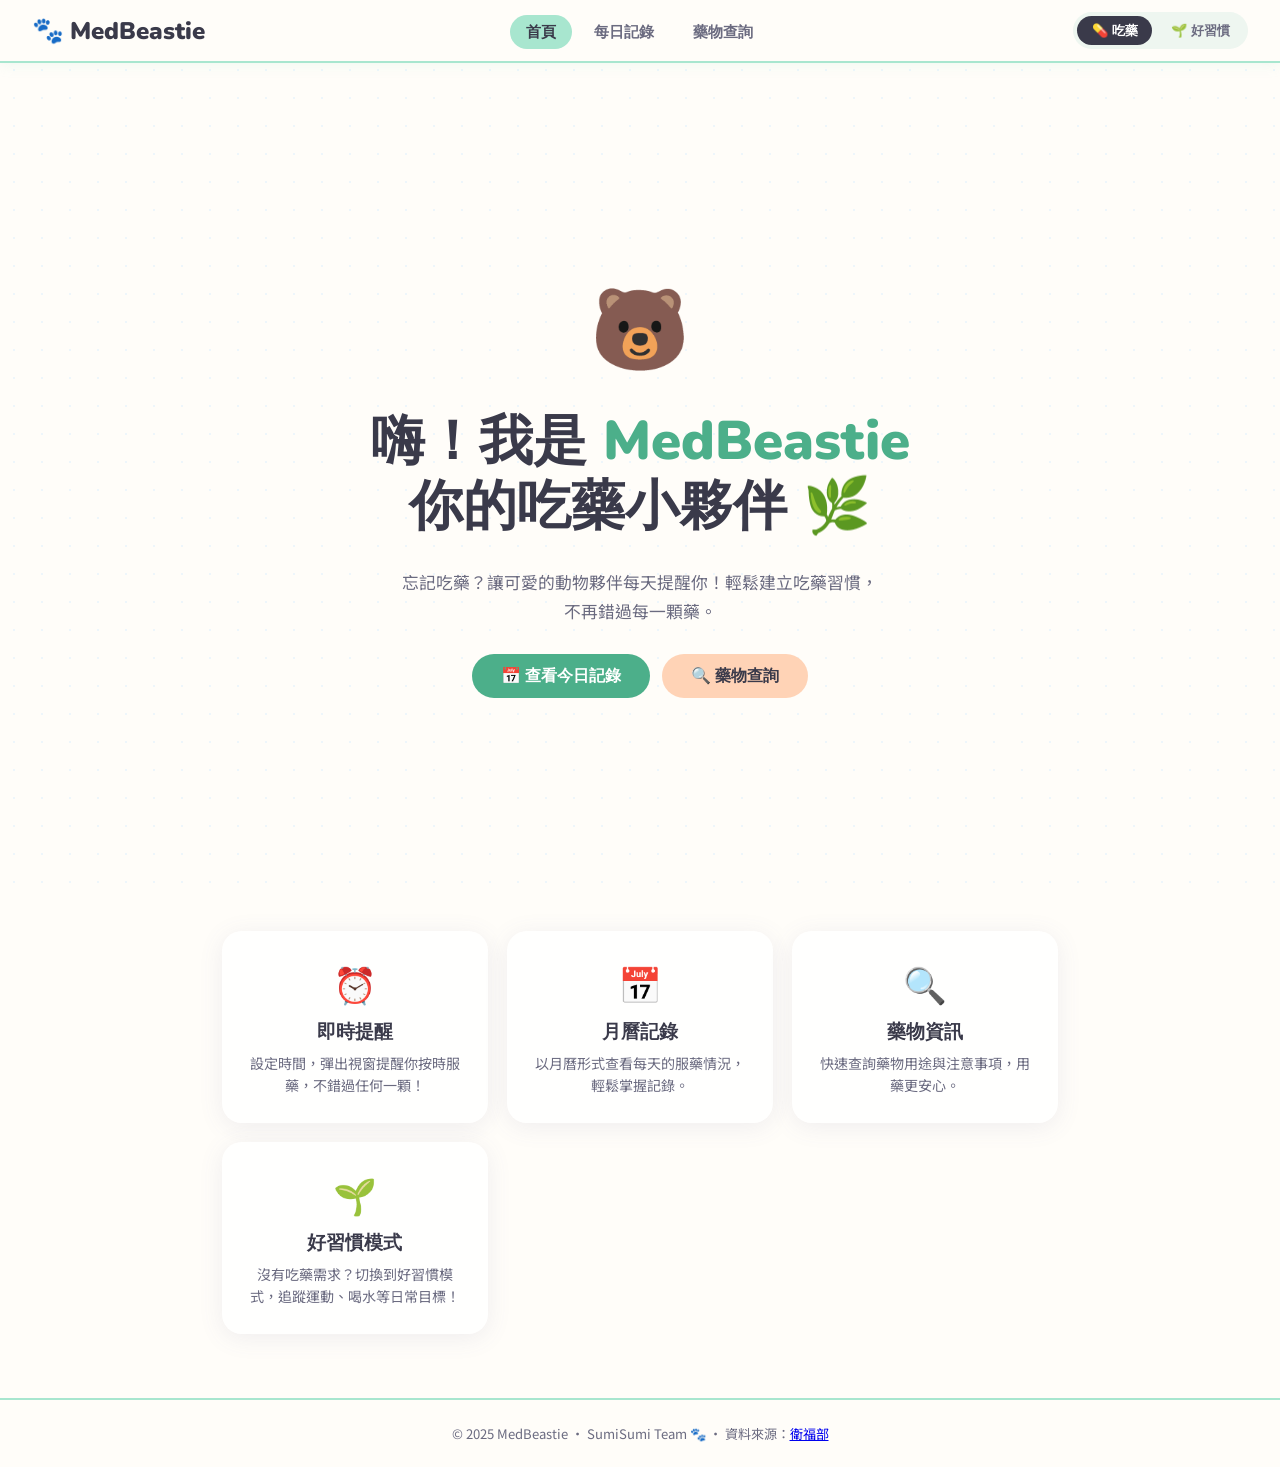
==== commit ae948f83: "v.6 修正手機版bug" ====
--- a/MedBeastie/index.html
+++ b/MedBeastie/index.html
@@ -41,8 +41,8 @@
     <a href="#" onclick="showPage('record'); closeDrawer()">📅 每日記錄</a>
     <a href="#" onclick="showPage('info');   closeDrawer()">🔍 藥物查詢</a>
     <hr style="border:none; border-top:1px solid #ddd; margin: 4px 0;" />
-    <a href="#" onclick="setMode('med');   closeDrawer()">💊 吃藥模式</a>
-    <a href="#" onclick="setMode('habit'); closeDrawer()">🌱 好習慣模式</a>
+    <a href="#" onclick="setMode('med');   showPage('record'); closeDrawer()">💊 吃藥模式</a>
+    <a href="#" onclick="setMode('habit'); showPage('record'); closeDrawer()">🌱 好習慣模式</a>
   </div>
 
   <!-- ══ MAIN ══ -->
@@ -158,7 +158,7 @@
 
   <!-- ── FOOTER ── -->
   <footer>
-    <p>© 2026.06 MedBeastie · SumiSumi Team 🐾 · 資料來源：<a href="https://www.mohw.gov.tw" target="_blank">衛福部</a></p>
+    <p>© 2025 MedBeastie · SumiSumi Team 🐾 · 資料來源：<a href="https://www.mohw.gov.tw" target="_blank">衛福部</a></p>
   </footer>
 
   <!-- Scripts -->
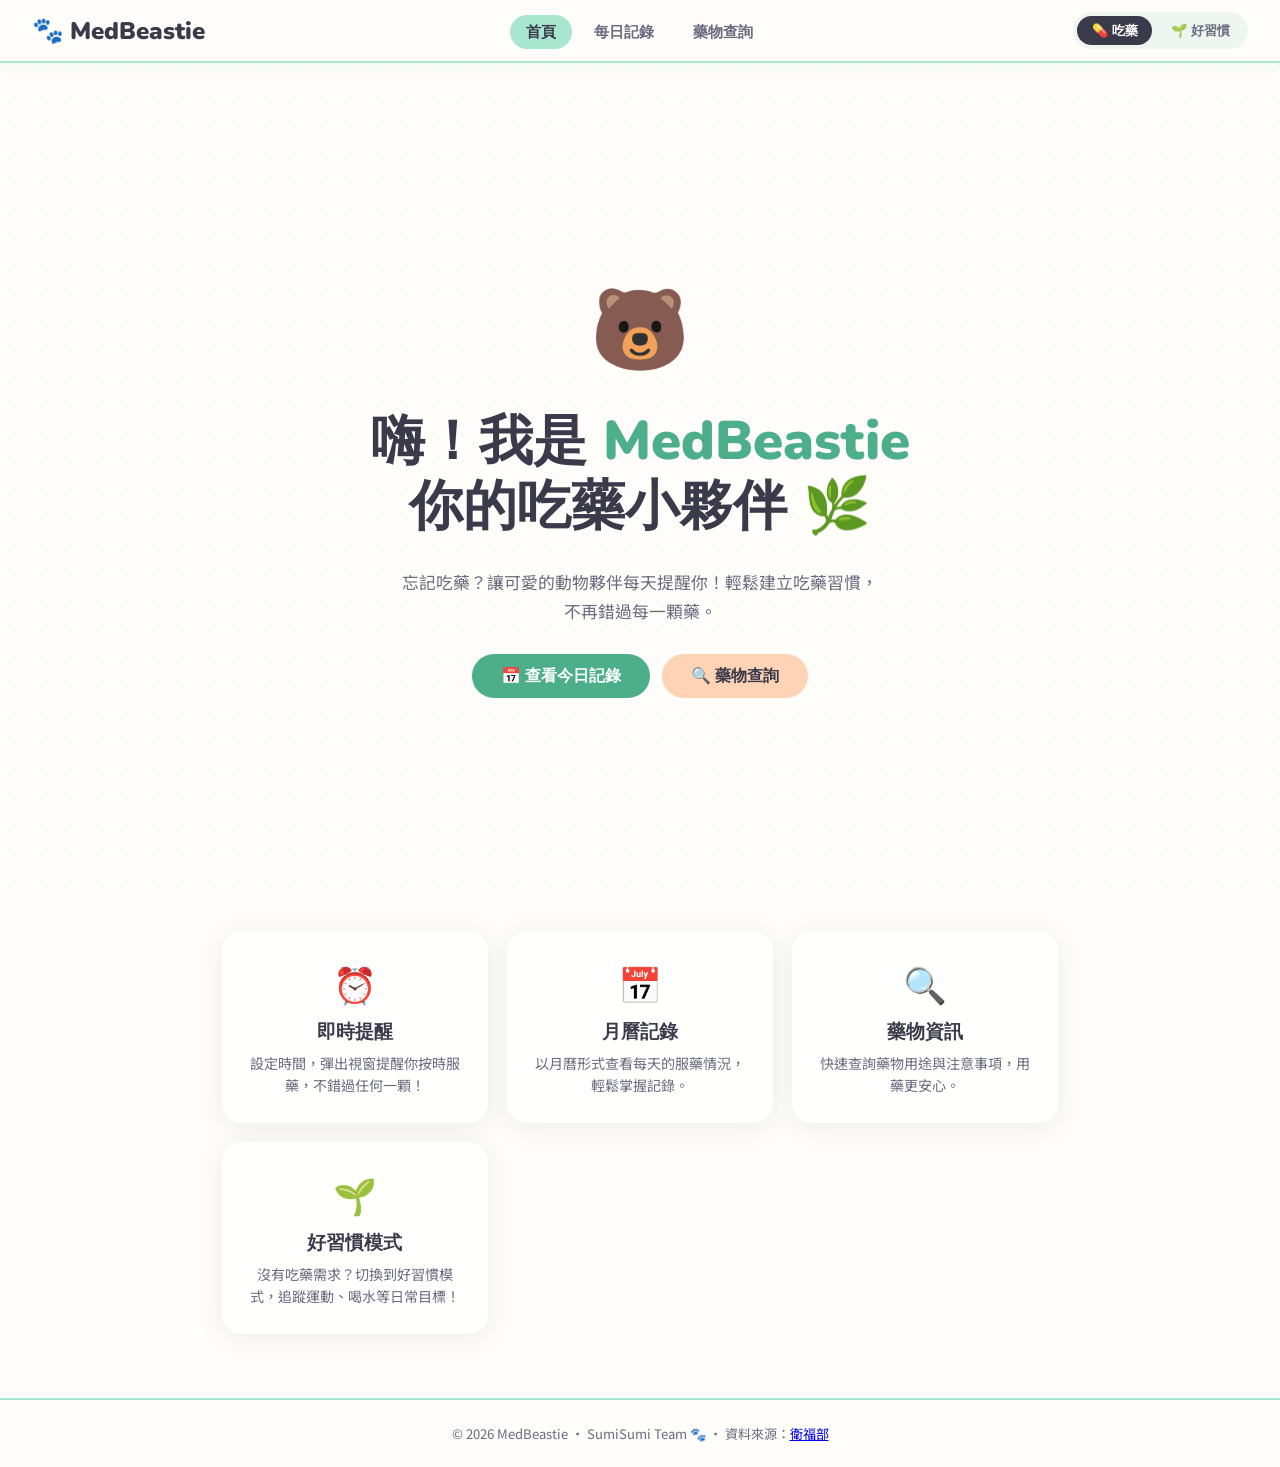
==== commit 90a463da: "v.8 修改頁尾日期" ====
--- a/MedBeastie/index.html
+++ b/MedBeastie/index.html
@@ -158,7 +158,7 @@
 
   <!-- ── FOOTER ── -->
   <footer>
-    <p>© 2025 MedBeastie · SumiSumi Team 🐾 · 資料來源：<a href="https://www.mohw.gov.tw" target="_blank">衛福部</a></p>
+    <p>© 2026 MedBeastie · SumiSumi Team 🐾 · 資料來源：<a href="https://www.mohw.gov.tw" target="_blank">衛福部</a></p>
   </footer>
 
   <!-- Scripts -->
--- a/MedBeastie/css/style.css
+++ b/MedBeastie/css/style.css
@@ -231,34 +231,66 @@
   left: 50%;
   transform: translateX(-50%);
   z-index: 999;
-  background: #fff;
-  border: 2px solid var(--mint);
-  border-radius: 16px;
-  box-shadow: 0 8px 30px rgba(0,0,0,0.15);
-  padding: 1rem 1.4rem;
-  display: flex;
-  align-items: center;
-  gap: 0.8rem;
-  min-width: 280px;
+  background: linear-gradient(135deg, #e8f7f0, #fef9e7);
+  border: 2.5px solid var(--mint);
+  border-radius: 24px;
+  box-shadow: 0 8px 32px rgba(76, 175, 138, 0.20);
+  padding: 1.2rem 1.6rem;
+  display: flex;
+  align-items: center;
+  gap: 1rem;
+  min-width: 300px;
   max-width: 90vw;
-  animation: slideDown 0.3s ease;
+  animation: slideDown 0.4s cubic-bezier(0.34, 1.56, 0.64, 1);
 }
 
 @keyframes slideDown {
-  from { opacity: 0; transform: translateX(-50%) translateY(-16px); }
-  to   { opacity: 1; transform: translateX(-50%) translateY(0); }
-}
-
-.banner-icon { font-size: 1.6rem; flex-shrink: 0; }
-.banner-msg  { flex: 1; font-family: 'Noto Sans TC', sans-serif; font-size: 0.95rem; color: var(--dark); }
+  from { opacity: 0; transform: translateX(-50%) translateY(-24px) scale(0.92); }
+  to   { opacity: 1; transform: translateX(-50%) translateY(0)     scale(1); }
+}
+
+.banner-icon {
+  font-size: 2.4rem;
+  flex-shrink: 0;
+  animation: bounce 0.6s ease infinite alternate;
+}
+
+@keyframes bounce {
+  from { transform: translateY(0); }
+  to   { transform: translateY(-5px); }
+}
+
+.banner-content { flex: 1; }
+
+.banner-title {
+  font-family: 'Nunito', sans-serif;
+  font-weight: 900;
+  font-size: 0.85rem;
+  color: #4caf8a;
+  margin-bottom: 2px;
+  letter-spacing: 0.3px;
+}
+
+.banner-msg {
+  font-family: 'Noto Sans TC', sans-serif;
+  font-size: 0.95rem;
+  color: var(--dark);
+  font-weight: 500;
+}
 
 .banner-close {
-  background: none;
-  border: none;
-  font-size: 1rem;
+  background: #e0f5ec;
+  border: none;
+  border-radius: 50%;
+  width: 28px;
+  height: 28px;
+  font-size: 0.85rem;
   color: var(--mid);
   cursor: pointer;
   flex-shrink: 0;
-  padding: 0 2px;
-}
-.banner-close:hover { color: var(--dark); }+  display: flex;
+  align-items: center;
+  justify-content: center;
+  transition: background 0.15s;
+}
+.banner-close:hover { background: var(--mint); color: white; }
